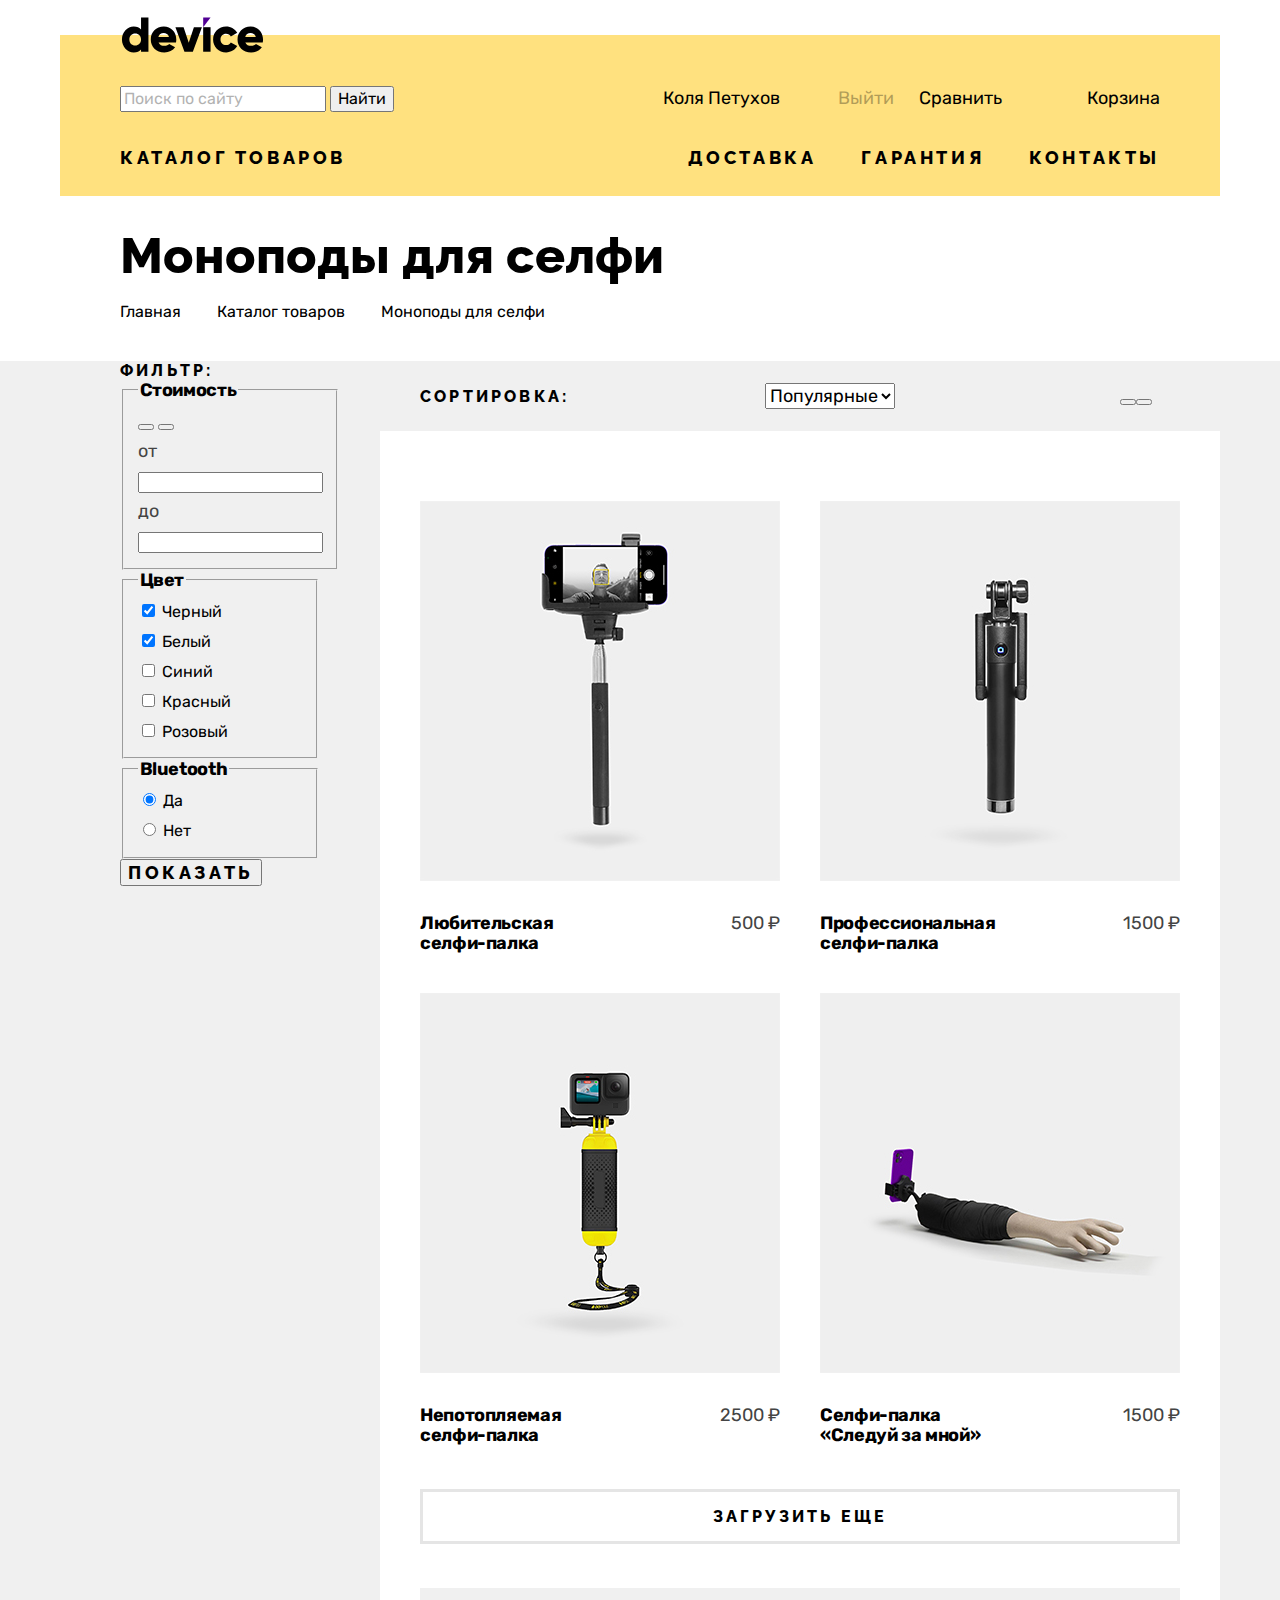
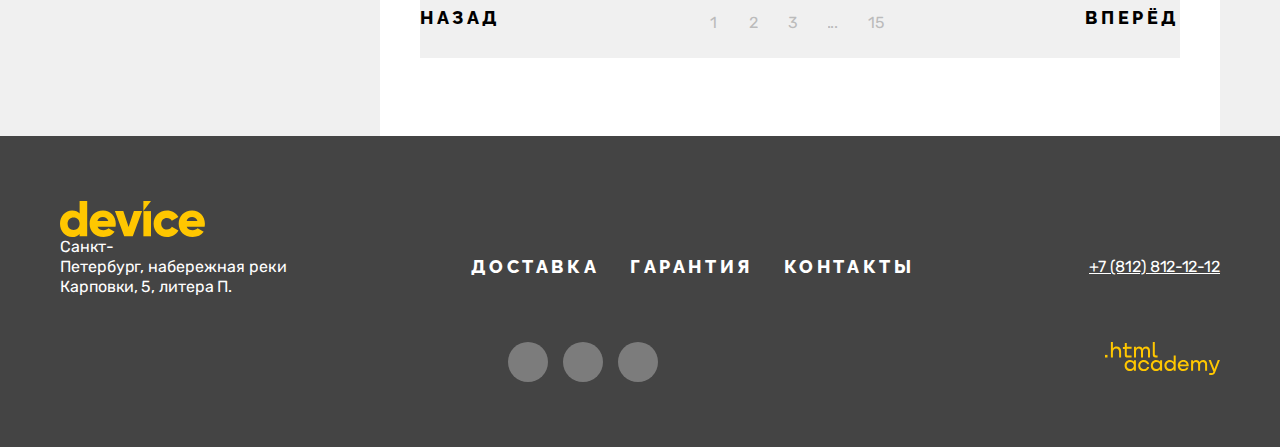
==== catalog.html @ 112f65a3 "Добавляет отступы в блок продуктов" ====
<!DOCTYPE html>
<html lang="ru">
  <head>
    <meta charset="utf-8">
    <link rel="stylesheet" href="styles/styles.css">
    <title>Моноподы для селфи</title>
  </head>
  <body>
    <header class="page-header">
      <nav class="page-nav">
        <a class="logo page-nav__logo" href="index.html">
          <img class="logo__image" src="img/logo.svg" alt="Логотип интернет магазина" width="145" height="36">
        </a>

        <div class="user-wrapper">
          <form class="search-form" action="https://echo.htmlacademy.ru/" method="get">
            <label class="visually-hidden">Поле формы поиска</label>
            <input class="search-field" name="search-request" type="text" placeholder="Поиск по сайту" required>
            <button class="search-submit" type="submit">Найти</button>
          </form>

          <ul class="user-menu">
            <li>
              <a class="menu-link menu-link_user" href="#">Коля Петухов</a>
            </li>
            <li>
              <a class="menu-link menu-link_logout" href="#">Выйти</a>
            </li>
          </ul>

          <ul class="action-menu">
            <li>
              <a class="menu-link menu-link_compare" href="#">Сравнить</a>
            </li>
            <li>
              <a class="menu-link menu-link_cart" href="#">Корзина</a>
            </li>
          </ul>
        </div>

        <ul class="nav-menu">
          <li>
            <a class="nav-link" href="#">Каталог товаров</a>

            <ul class="sub-menu" hidden>
              <li><a class="sub-link" href="#">Виртуальная реальность</a></li>
              <li><a class="sub-link" href="#">Моноподы для селфи</a></li>
              <li><a class="sub-link" href="#">Экшн-камеры</a></li>
              <li><a class="sub-link" href="#">Фитнес-браслеты</a></li>
              <li><a class="sub-link" href="#">Умные часы</a></li>
              <li><a class="sub-link" href="#">Квадрокоптеры</a></li>
            </ul>
          </li>
          <li>
            <a class="nav-link" href="#">Доставка</a>
          </li>
          <li>
            <a class="nav-link" href="#">Гарантия</a>
          </li>
          <li>
            <a class="nav-link" href="#">Контакты</a>
          </li>
        </ul>
      </nav>
    </header>

    <main class="page-main page-catalog">
      <div class="page-container page-container_catalog">
        <h1 class="title page-catalog__title">Моноподы для селфи</h1>

        <ul class="breadcrumbs page-catalog__bread">
          <li>
            <a class="breadcrumb" href="index.html">Главная</a>
          </li>
          <li>
            <a class="breadcrumb" href="#">Каталог товаров</a>
          </li>
          <li>
            <a class="breadcrumb">Моноподы для селфи</a>
          </li>
        </ul>
      </div>

      <div class="catalog-wrapper">
        <div class="catalog-layout page-container">
          <section class="filters">
            <h2 class="filter-title">Фильтр:</h2>

            <form class="filter-form" action="https://echo.htmlacademy.ru/" method="get">
              <fieldset class="filter-group">
                <legend class="group-title">Стоимость</legend>

                <div class="range">
                  <div class="range-bar">
                    <button class="range-button range-button_min" type="button">
                      <span class="visually-hidden">Минимальная цена</span>
                    </button>
                    <button class="range-button range-button_max" type="button">
                      <span class="visually-hidden">Максимальная цена</span>
                    </button>
                  </div>
                  <label class="range-price">
                    от <input type="number" name="min-price">
                  </label>
                  <label class="range-price">
                    до <input type="number" name="max-price">
                  </label>
                </div>
              </fieldset>
              <fieldset class="filter-group">
                <legend class="group-title">Цвет</legend>

                <ul>
                  <li>
                    <label class="check">
                      <input class="check__input" type="checkbox" name="color" value="black" checked>
                      <span class="check__box"></span>
                      Черный
                    </label>
                  </li>
                  <li>
                    <label class="check">
                      <input class="check__input" type="checkbox" name="color" value="white" checked>
                      <span class="check__box"></span>
                      Белый
                    </label>
                  </li>
                  <li>
                    <label class="check">
                      <input class="check__input" type="checkbox" name="color" value="blue">
                      <span class="check__box"></span>
                      Синий
                    </label>
                  </li>
                  <li>
                    <label class="check">
                      <input class="check__input" type="checkbox" name="color" value="red">
                      <span class="check__box"></span>
                      Красный
                    </label>
                  </li>
                  <li>
                    <label class="check">
                      <input class="check__input" type="checkbox" name="color" value="pink">
                      <span class="check__box"></span>
                      Розовый
                    </label>
                  </li>
                </ul>
              </fieldset>
              <fieldset class="filter-group">
                <legend class="group-title">Bluetooth</legend>

                <ul>
                  <li>
                    <label class="radio">
                      <input class="radio__input" type="radio" name="bluetooth" value="yes" checked>
                      <span class="radio__button"></span>
                      Да
                    </label>
                  </li>
                  <li>
                    <label class="radio">
                      <input class="radio__input" type="radio" name="bluetooth" value="no">
                      <span class="radio__button"></span>
                      Нет
                    </label>
                  </li>
                </ul>
              </fieldset>

              <button class="btn" type="submit">Показать</button>
            </form>
          </section>
          <div class="catalog-right-column">
            <section class="sorting">
              <h2 class="filter-title">Сортировка:</h2>

              <form class="sorting-form" action="https://echo.htmlacademy.ru/" method="get">
                <select class="select-control" name="sorting" id="sorting">
                  <option value="popular">Популярные</option>
                </select>
              </form>

              <ul class="orders">
                <li>
                  <button class="order-btn" type="button">
                    <span class="visually-hidden">По возрастанию</span>
                  </button>
                </li>
                <li>
                  <button class="order-btn order-btn_desc" type="button">
                    <span class="visually-hidden">По убыванию</span>
                  </button>
                </li>
              </ul>
            </section>

            <section class="products">
              <h2 class="visually-hidden">Список продуктов</h2>

              <ul class="products__list">
                <li class="product">
                  <div class="product__content">
                    <h3 class="product__title">Любительская селфи-палка</h3>
                    <p class="product__price">500 ₽</p>
                  </div>
                  <img class="product__image" src="img/products/product-1.jpg" alt="Изображение товара">
                  <a class="btn product__btn" href="#">Подробнее</a>
                </li>
                <li class="product">
                  <div class="product__content">
                    <h3 class="product__title">Профессиональная селфи-палка</h3>
                    <p class="product__price">1500 ₽</p>
                  </div>
                  <img class="product__image" src="img/products/product-2.jpg" alt="Изображение товара">
                  <a class="btn product__btn" href="#">Подробнее</a>
                </li>
                <li class="product">
                  <div class="product__content">
                    <h3 class="product__title">Непотопляемая селфи-палка</h3>
                    <p class="product__price">2500 ₽</p>
                  </div>
                  <img class="product__image" src="img/products/product-3.jpg" alt="Изображение товара">
                  <a class="btn product__btn" href="#">Подробнее</a>
                </li>
                <li class="product">
                  <div class="product__content">
                    <h3 class="product__title">Селфи-палка «Следуй за мной»</h3>
                    <p class="product__price">1500 ₽</p>
                  </div>
                  <img class="product__image" src="img/products/product-4.jpg" alt="Изображение товара">
                  <a class="btn product__btn" href="#">Подробнее</a>
                </li>
              </ul>

              <button class="more-btn products__more" type="button">Загрузить еще</button>

              <ul class="pagination">
                <li class="pagination-item">
                  <a class="pagination-btn pagination-btn__prev" href="#">Назад</a>
                </li>
                <li class="pagination-item">
                  <a class="pagination-link" href="#">1</a>
                </li>
                <li class="pagination-item">
                  <a class="pagination-link" href="#">2</a>
                </li>
                <li class="pagination-item">
                  <a class="pagination-link" href="#">3</a>
                </li>
                <li class="pagination-item">
                  <a class="pagination-link" href="#">...</a>
                </li>
                <li class="pagination-item">
                  <a class="pagination-link" href="#">15</a>
                </li>
                <li class="pagination-item">
                  <a class="pagination-btn pagination-btn__next" href="#">Вперёд</a>
                </li>
              </ul>
            </section>
          </div>
        </div>
      </div>
    </main>

    <footer class="page-footer">
      <div class="page-container">
        <a class="logo" href="index.html">
          <img class="logo__image" src="img/logo_footer.svg" alt="Логотип интернет магазина" width="145" height="36">
        </a>

        <div class="page-footer__middle">
          <address class="page-footer__address">Санкт-Петербург,&nbsp;набережная реки Карповки, 5, литера П.</address>

          <ul class="footer-nav">
            <li>
              <a class="nav-link nav-link_footer" href="#">Доставка</a>
            </li>
            <li>
              <a class="nav-link nav-link_footer" href="#">Гарантия</a>
            </li>
            <li>
              <a class="nav-link nav-link_footer" href="#">Контакты</a>
            </li>
          </ul>

          <a class="page-footer__phone" href="tel:+78128121212">+7 (812) 812-12-12</a>
        </div>

        <div class="page-footer__social">
          <ul class="social">
            <li>
              <a class="social-link social-link_facebook" href="https://facebook.com/htmlacademy">
                <span class="visually-hidden">Мы на Фейсбуке</span>
              </a>
            </li>
            <li>
              <a class="social-link social-link_instagram" href="https://instagram.com/htmlacademy">
                <span class="visually-hidden">Мы в Инстаграме</span>
              </a>
            </li>
            <li>
              <a class="social-link social-link_twitter" href="https://twitter.com/htmlacademy_ru">
                <span class="visually-hidden">Мы в Твиттере</span>
              </a>
            </li>
          </ul>

          <a class="credit" href="https://htmlacademy.ru/">
            <span class="visually-hidden">Разработано в Htmlacademy</span>
            <img class="credit__image" src="img/htmlacademy.svg" alt="Логотип разработчика сайта" width="115" height="33">
          </a>
        </div>
      </div>
    </footer>
  </body>
</html>
---- styles/styles.css ----
@font-face {
  font-style: normal;
  font-weight: 400;
  font-family: "Rubik";

  font-display: swap;
  src: url(../fonts/rubik/rubik-400.woff2) format("woff2");
}

@font-face {
  font-style: normal;
  font-weight: 700;
  font-family: "Rubik";

  font-display: swap;
  src: url(../fonts/rubik/rubik-700.woff2) format("woff2");
}

@font-face {
  font-style: normal;
  font-weight: 800;
  font-family: "Raleway";

  font-display: swap;
  src: url(../fonts/raleway/raleway-800.woff2) format("woff2");
}

html {
  height: 100%;
}

body {
  display: flex;
  flex-direction: column;
  min-width: 1200px;
  min-height: 100%;
  margin: 0;
  padding: 0;

  font-weight: 400;
  font-size: 18px;
  line-height: 30px;
  font-family: "Rubik", "Arial", "Helvetica", sans-serif;
  color: #444444;
}


/* ___common-styles___ */

.visually-hidden {
  position: absolute;

  width: 1px;
  height: 1px;
  margin: -1px;
  padding: 0;
  overflow: hidden;

  border: 0;

  clip: rect(0 0 0 0);
}

.page-container {
  width: 1160px;
  margin: 0 auto;
  padding: 0;
}

.page-container_catalog {
  width: 1040px;
}

.title {
  display: block;
  margin: 0;

  font-weight: 800;
  font-size: 50px;
  line-height: 50px;
  font-family: "Raleway", "Arial", "Helvetica", sans-serif;
  color: #000000;
}

.btn {
  display: block;

  font-weight: 800;
  font-size: 18px;
  line-height: 21px;
  font-family: "Raleway", "Arial", "Helvetica", sans-serif;
  text-align: center;
  color: #000000;
  text-transform: uppercase;
  text-decoration: none;
  letter-spacing: 0.2em;
}

/* ___page-nav___ */

.page-nav {
  width: 1040px;
  margin: 0 auto;
  padding: 17px 60px 23px;

  background-image: linear-gradient(#ffffff 18%, #ffe17f 18%);
}

.logo {
  display: block;
  width: 145px;
  height: 36px;
}

.logo__image {
  display: block;
  max-width: 100%;
  height: auto;
}

.page-nav__logo {
  margin-bottom: 30px;
}

.page-nav ul {
  margin: 0;
  padding: 0;

  list-style: none;
}

.user-wrapper {
  display: flex;
  justify-content: space-between;
  margin-bottom: 30px;
}

.search-form {
  width: 517px;
}

.search-field {
  font-weight: 400;
  font-size: 16px;
  line-height: 20px;
  font-family: inherit;
  color: #000000;
}

.search-field::placeholder {
  font-weight: 400;
  font-size: 16px;
  line-height: 20px;
  font-family: inherit;
  color: #000000;

  opacity: 0.3;
}

.search-submit {
  font-weight: 400;
  font-size: 16px;
  line-height: 20px;
  font-family: inherit;
  text-align: center;
}

.user-menu {
  display: flex;
  flex-wrap: wrap;
  justify-content: space-between;
  width: 231px;
}

.action-menu {
  display: flex;
  flex-wrap: wrap;
  justify-content: space-between;
  width: 241px;
}

.menu-link {
  color: #000000;
  text-decoration: none;
}

.menu-link_logout {
  opacity: 0.3;
}

.nav-menu {
  display: flex;
  flex-wrap: wrap;
}

.nav-menu li:not(:last-child) {
  margin-right: 45px;
}

.nav-menu li:first-child {
  width: 293px;
  margin-right: auto;
}

.nav-link {
  font-weight: 800;
  font-family: "Raleway", "Arial", "Helvetica", sans-serif;
  color: #000000;
  text-transform: uppercase;
  text-decoration: none;
  letter-spacing: 0.2em;
}

.nav-link_footer {
  color: #ffffff;
}

.sub-link {
  font-size: 16px;
  line-height: 18px;
  color: #000000;
  text-decoration: none;
}

/* ___page-main___ */

.main-container {
  flex-grow: 1;
}

.page__section {
  margin-bottom: 70px;
}

/* ___slider___ */

.slider {
  background-image: linear-gradient(#ffe17f 24%, #ffffff 24%);
}

.slides {
  margin: 0;
  padding: 0;

  list-style: none;
}

.slide {
  display: flex;
  justify-content: space-between;
}

.slide-content-wrapper {
  width: 560px;
  padding-top: 108px;
}

.slide__slogan {
  margin-bottom: 30px;
}

.slide__description {
  margin: 0;
  margin-bottom: 50px;
  padding: 0;
}

.slide__btn {
  margin-bottom: 50px;
}

.props th {
  font-weight: 400;
  font-size: 16px;
}

.props td {
  font-size: 36px;
  line-height: 30px;
  color: #000000;
}

/* ___favourites___ */

.favourites {
  padding-top: 70px;
  padding-bottom: 70px;
}

.favourites-list {
  display: flex;
  justify-content: space-between;
  margin: 0;
  padding: 0;

  list-style: none;
}

.category {
  display: block;
  width: 160px;

  font-weight: 800;
  font-size: 18px;
  line-height: 24px;
  font-family: "Raleway", "Arial", "Helvetica", sans-serif;
  color: #000000;
  text-decoration: none;
  letter-spacing: -0.02em;
}

/* ___services___ */

.services {
  padding-bottom: 72px;

  background-image: linear-gradient(#ffffff 26%, #f0f0f0 26%);
}

.services-layout {
  display: flex;
}

.services-tabs {
  display: flex;
  flex-direction: column;
  justify-content: space-between;
  width: 280px;
  margin: 0;
  padding: 0;
  padding-top: 65px;
  padding-bottom: 65px;

  list-style: none;

  border-right: 7px solid #000000;
}

.services-panels {
  flex-grow: 1;
  margin: 0;
  padding: 0;
}

.services-panel {
  padding-top: 72px;
  padding-bottom: 72px;
  padding-left: 116px;
}

.services-panel__title {
  margin-bottom: 34px;
}

.services-panel__text {
  width: 476px;
  margin: 0;
  padding: 0;
}

.services-tab {
  font-weight: 800;
  font-size: 18px;
  line-height: 21px;
  font-family: "Raleway", "Arial", "Helvetica", sans-serif;
  text-align: center;
  color: #000000;
  text-transform: uppercase;
  text-decoration: none;
  letter-spacing: 0.2em;
}

/* ___delivery-link___ */

.delivery-link {
  display: block;
  width: 910px;
  margin: 0 auto;
  padding: 40px 125px;

  font-weight: 800;
  font-size: 20px;
  line-height: 24px;
  font-family: "Raleway", "Arial", "Helvetica", sans-serif;
  text-align: center;
  color: #000000;
  text-transform: uppercase;
  text-decoration: none;
  letter-spacing: 0.2em;

  background-color: #f0f0f0;
}

.page-main__delivery {
  margin-top: 70px;
  margin-bottom: 70px;
}

.info-layout {
  display: flex;
  justify-content: space-between;
  padding-bottom: 70px;
}

/* ___about___ */

.about {
  width: 520px;
  padding-top: 47px;
}

.about__title {
  margin-bottom: 48px;
}

.about p {
  margin: 0;
  margin-bottom: 30px;
}

.delivery-list {
  margin: 0;
  margin-bottom: 30px;
  padding: 0;

  list-style: none;
  font-weight: 700;
  font-size: 18px;
  line-height: 20px;
  color: #000000;
  letter-spacing: -0.02em;
}

.delivery-list li:not(:last-child) {
  margin-bottom: 20px;
}

/* ___contacts___ */

.contacts {
  width: 532px;
  padding-top: 48px;
}

.contacts__title {
  margin-bottom: 48px;
}

.contacts__description,
.contacts__info,
.contacts__schedule {
  margin: 0;
  margin-bottom: 30px;
}

.contacts__schedule p {
  margin: 0;
}

.contacts__subtitle {
  margin: 0;
  margin-bottom: 15px;
}

.subtitle {
  font-weight: 700;
  font-size: 24px;
  line-height: 30px;
}

.address {
  font-style: normal;
}

.phone-link {
  font-weight: 400;
  font-size: 18px;
  line-height: 30px;
  color: inherit;
}

/* ___mailing___ */

.mailing {
  padding-top: 65px;
  padding-bottom: 55px;

  background-color: #f0f0f0;
}

.mailing-layout {
  display: grid;
  grid-template-columns: repeat(6, 160px);
  row-gap: 145px;

  column-gap: 40px;
}

.mailing__title {
  grid-column: 1 / 4;
  width: 350px;
}

.mailing__description {
  grid-column: 4 / -1;
  width: 560px;
  margin: 0;
}

.mailing-form {
  grid-column: 1 / 6;
  width: 810px;
}

.mailing-field {
  font: inherit;
  color: #444444;
}

.mailing-field::placeholder {
  opacity: 0.5;
}

.mailing-submit {
  font-weight: 800;
  font-size: 18px;
  line-height: 21px;
  font-family: "Raleway", "Arial", "Helvetica", sans-serif;
  text-align: center;
  text-transform: uppercase;
  letter-spacing: 0.2em;
}

.mailing__note {
  grid-column: 6 / 7;
  margin: 0;
}

/* ___page-footer___ */

.page-footer {
  padding-top: 65px;
  padding-bottom: 65px;

  color: #ffffff;

  background-color: #444444;
}

.page-footer__logo {
  margin-bottom: 35px;
}

.page-footer__middle {
  display: flex;
  justify-content: space-between;
  align-items: center;
  margin-bottom: 45px;
}

.page-footer__address {
  width: 236px;

  font-style: normal;
  font-size: 16px;
  line-height: 20px;
}

.footer-nav {
  display: flex;
  justify-content: space-between;
  width: 444px;
  margin: 0;
  padding: 0;

  list-style: none;
}

.page-footer__phone {
  font-style: normal;
  font-size: 16px;
  line-height: 20px;
  color: inherit;
}

.page-footer__social {
  display: flex;
  justify-content: space-between;
}

.social {
  display: flex;
  justify-content: space-between;
  width: 150px;
  margin: 0 auto;
  padding: 0;

  list-style: none;
}

.social-link {
  display: block;
  width: 40px;
  height: 40px;

  background-color: rgba(255, 255, 255, 0.3);
  border-radius: 50%;
}

.credit {
  display: block;
  width: 115px;
  height: 33px;
}

.credit__image {
  display: block;
  width: 115px;
  height: 33px;
}

/* ___catalog___ */

.page-catalog {
  padding-top: 35px;
}

.page-catalog__title {
  margin-bottom: 15px;
}

.breadcrumbs {
  display: flex;
  margin: 0;
  padding: 0;

  list-style: none;
}

.breadcrumbs li:not(:last-child) {
  margin-right: 36px;
}

.page-catalog__bread {
  margin-bottom: 35px;
}

.breadcrumb {
  font-size: 16px;
  line-height: 19px;
  color: #000000;
  text-decoration: none;
}

/* ___filters___ */

.catalog-wrapper {
  background-color: #f0f0f0;
}

.catalog-layout {
  display: flex;
}

.filters {
  width: 200px;
  padding: 0 60px;
}

.catalog-right-column {
  flex-grow: 1;
}

/* ___filter___ */

.filter-title {
  margin: 0;

  font-weight: 800;
  font-size: 16px;
  line-height: 19px;
  font-family: "Raleway", "Arial", "Helvetica", sans-serif;
  color: #000000;
  text-transform: uppercase;
  letter-spacing: 0.2em;
}

.filter-group ul {
  margin: 0;
  padding: 0;

  list-style: none;
}

.group-title {
  font-weight: 700;
  font-size: 18px;
  line-height: 20px;
  color: #000000;
  letter-spacing: -0.02em;
}

.radio,
.check {
  font-weight: 400;
  font-size: 16px;
  line-height: 19px;
  color: #000000;
}

/* ___sorting___ */

.sorting {
  display: flex;
  justify-content: space-between;
  align-items: center;
  padding: 20px 40px;
}

.select-control {
  font: inherit;
  color: #000000;
}

.sorting-form {
  width: 160px;
}

.orders {
  display: flex;
  width: 60px;
  margin: 0;
  padding: 0;

  list-style: none;
}

/* ___products___ */

.products {
  padding: 70px 40px 78px;

  background-color: #ffffff;
}

.products__list {
  display: grid;
  grid-template-columns: repeat(2, 360px);
  gap: 40px;
  margin: 0;
  margin-bottom: 44px;
  padding: 0;

  list-style: none;
}

/* ___product___ */

.product {
  position: relative;

  display: flex;
  flex-direction: column;
}

.product__content {
  display: flex;
  justify-content: space-between;
}

.product__title {
  width: 200px;
  margin: 0;

  font-weight: 700;
  font-size: 18px;
  line-height: 20px;
  color: #000000;
  letter-spacing: -0.02em;
}

.product__image {
  order: -1;
  margin-bottom: 32px;
}

.product__price {
  margin: 0;

  line-height: 21px;
}

.product__btn {
  position: absolute;

  display: none;
}

.more-btn {
  display: block;
  box-sizing: border-box;
  width: 100%;
  margin: 0;
  padding: 15px 20px;

  font-weight: 800;
  font-size: 16px;
  line-height: 19px;
  font-family: "Raleway", "Arial", "Helvetica", sans-serif;
  text-align: center;
  text-transform: uppercase;
  letter-spacing: 0.2em;

  background-color: #ffffff;
  border: 3px solid #e5e5e5;
}

.products__more {
  margin-bottom: 44px;
}

/* ___pagination___ */

.pagination {
  display: flex;
  margin: 0;
  padding: 0;
  padding-top: 15px;
  padding-bottom: 15px;

  list-style: none;

  background-color: #f0f0f0;
}

.pagination li:first-child {
  margin-right: auto;
}

.pagination li:last-child {
  margin-left: auto;
}

.pagination-btn {
  font-weight: 800;
  font-size: 18px;
  line-height: 21px;
  font-family: "Raleway", "Arial", "Helvetica", sans-serif;
  color: #000000;
  text-transform: uppercase;
  text-decoration: none;
  letter-spacing: 0.2em;
}

.pagination-link {
  display: block;
  box-sizing: border-box;
  width: 40px;
  height: 40px;
  padding: 10px 15px;

  font-weight: 400;
  font-size: 16px;
  line-height: 20px;
  text-align: center;
  color: #444444;
  text-decoration: none;

  opacity: 0.3;
}
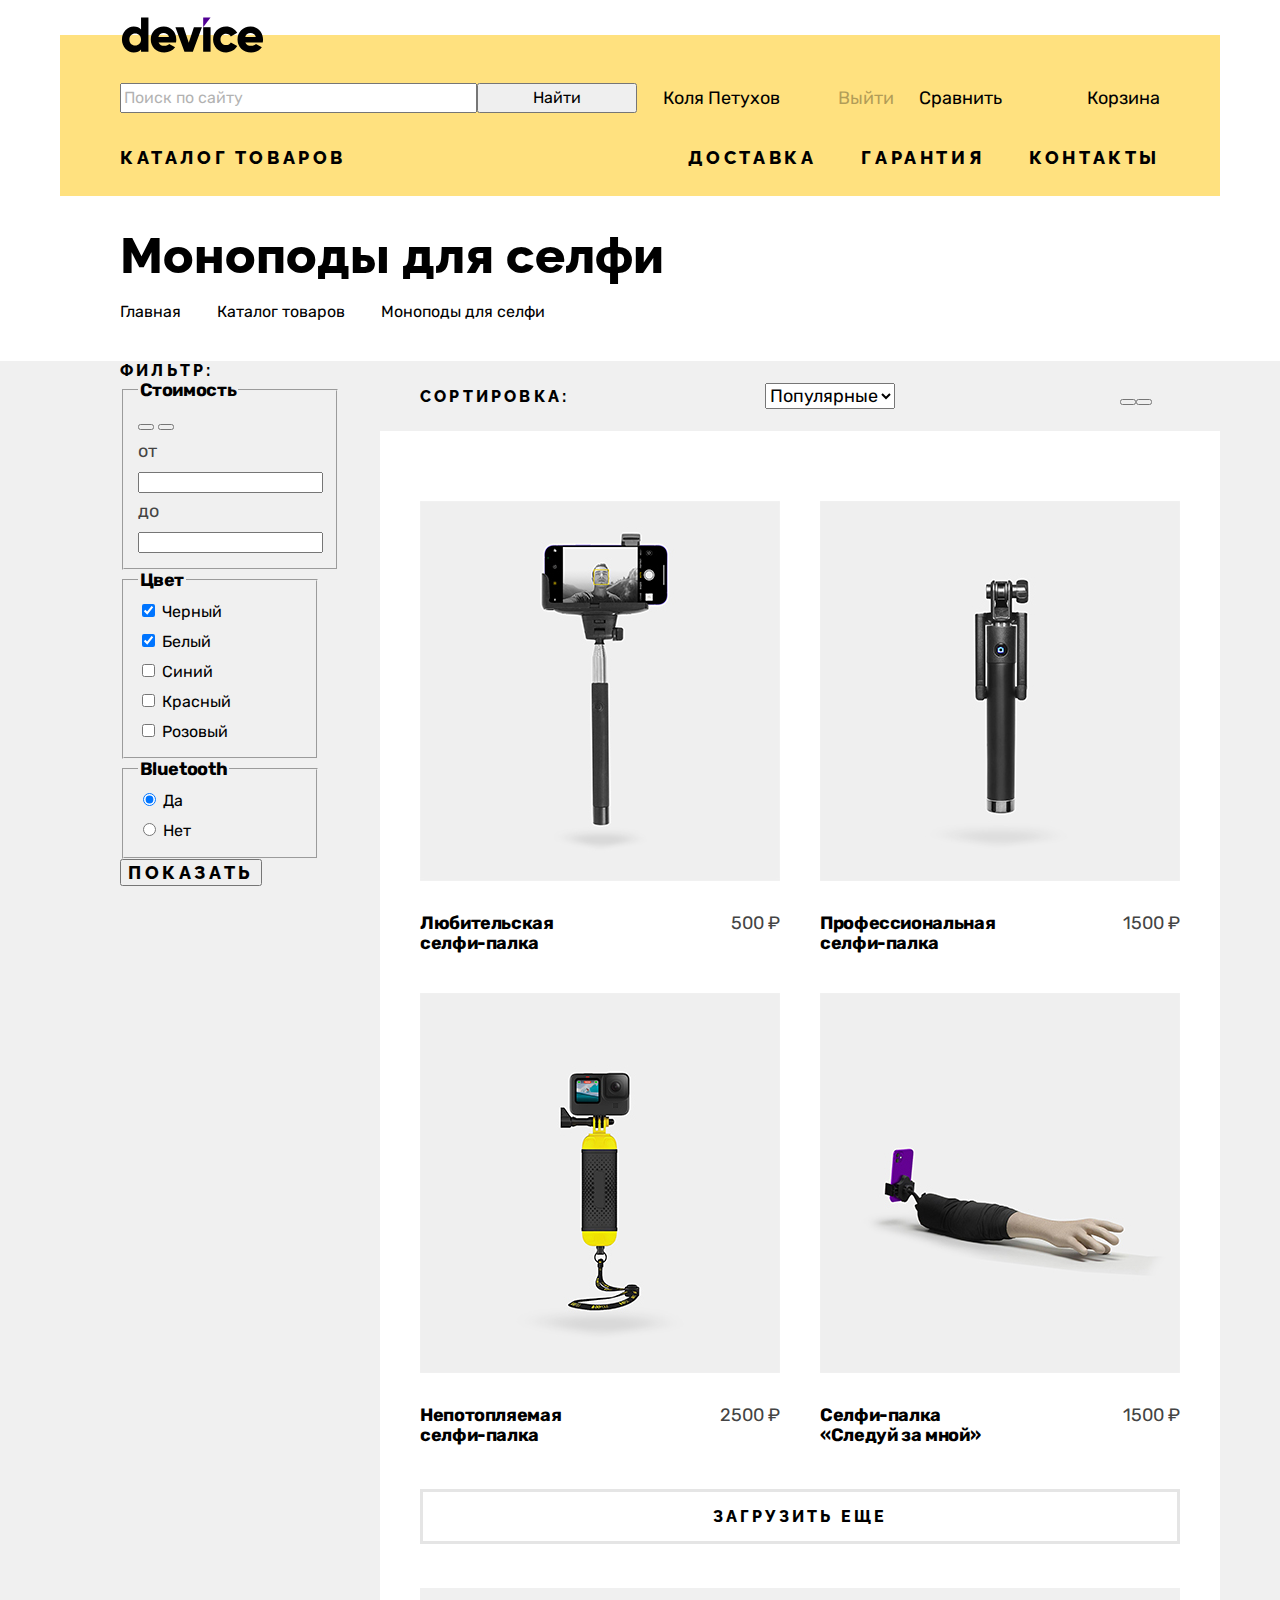
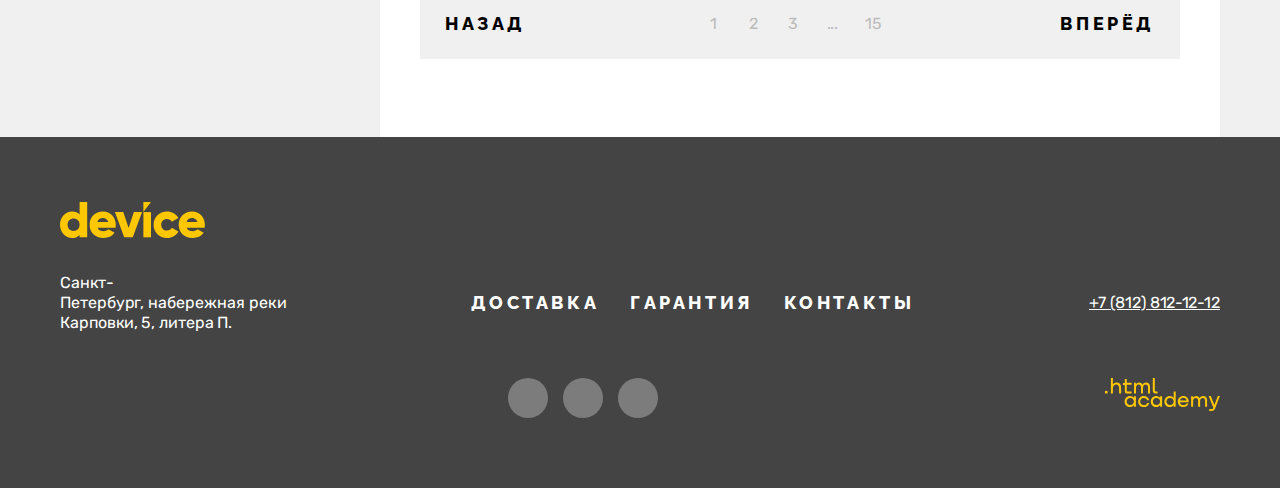
==== commit a242f319: "Добавляет отступ логотипу в подвале" ====
--- a/catalog.html
+++ b/catalog.html
@@ -267,7 +267,7 @@
 
     <footer class="page-footer">
       <div class="page-container">
-        <a class="logo" href="index.html">
+        <a class="logo page-footer__logo" href="index.html">
           <img class="logo__image" src="img/logo_footer.svg" alt="Логотип интернет магазина" width="145" height="36">
         </a>
 
--- a/styles/styles.css
+++ b/styles/styles.css
@@ -136,6 +136,8 @@
 }
 
 .search-form {
+  display: grid;
+  grid-template-columns: 1fr 160px;
   width: 517px;
 }
 
@@ -288,8 +290,9 @@
 }
 
 .favourites-list {
-  display: flex;
-  justify-content: space-between;
+  display: grid;
+  grid-template-columns: repeat(6, 160px);
+  gap: 40px;
   margin: 0;
   padding: 0;
 
@@ -508,6 +511,8 @@
 }
 
 .mailing-form {
+  display: grid;
+  grid-template-columns: 1fr 253px;
   grid-column: 1 / 6;
   width: 810px;
 }
@@ -590,12 +595,21 @@
 
 .social {
   display: flex;
-  justify-content: space-between;
+  flex-wrap: wrap;
   width: 150px;
   margin: 0 auto;
   padding: 0;
 
   list-style: none;
+}
+
+.social li {
+  margin-right: 15px;
+  margin-bottom: 5px;
+}
+
+.social li:nth-child(3n) {
+  margin-right: 0;
 }
 
 .social-link {
@@ -823,29 +837,35 @@
 
 .pagination {
   display: flex;
-  margin: 0;
-  padding: 0;
-  padding-top: 15px;
-  padding-bottom: 15px;
+  flex-wrap: wrap;
+  align-items: center;
+  margin: 0;
+  padding: 0;
 
   list-style: none;
 
   background-color: #f0f0f0;
 }
 
-.pagination li:first-child {
+.pagination-item:first-child {
   margin-right: auto;
 }
 
-.pagination li:last-child {
+.pagination-item:last-child {
   margin-left: auto;
 }
 
 .pagination-btn {
+  display: block;
+  box-sizing: border-box;
+  min-width: 128px;
+  padding: 25px;
+
   font-weight: 800;
   font-size: 18px;
   line-height: 21px;
   font-family: "Raleway", "Arial", "Helvetica", sans-serif;
+  text-align: center;
   color: #000000;
   text-transform: uppercase;
   text-decoration: none;
@@ -853,11 +873,13 @@
 }
 
 .pagination-link {
-  display: block;
+  display: flex;
+  justify-content: center;
+  align-items: center;
   box-sizing: border-box;
   width: 40px;
   height: 40px;
-  padding: 10px 15px;
+  padding: 10px;
 
   font-weight: 400;
   font-size: 16px;
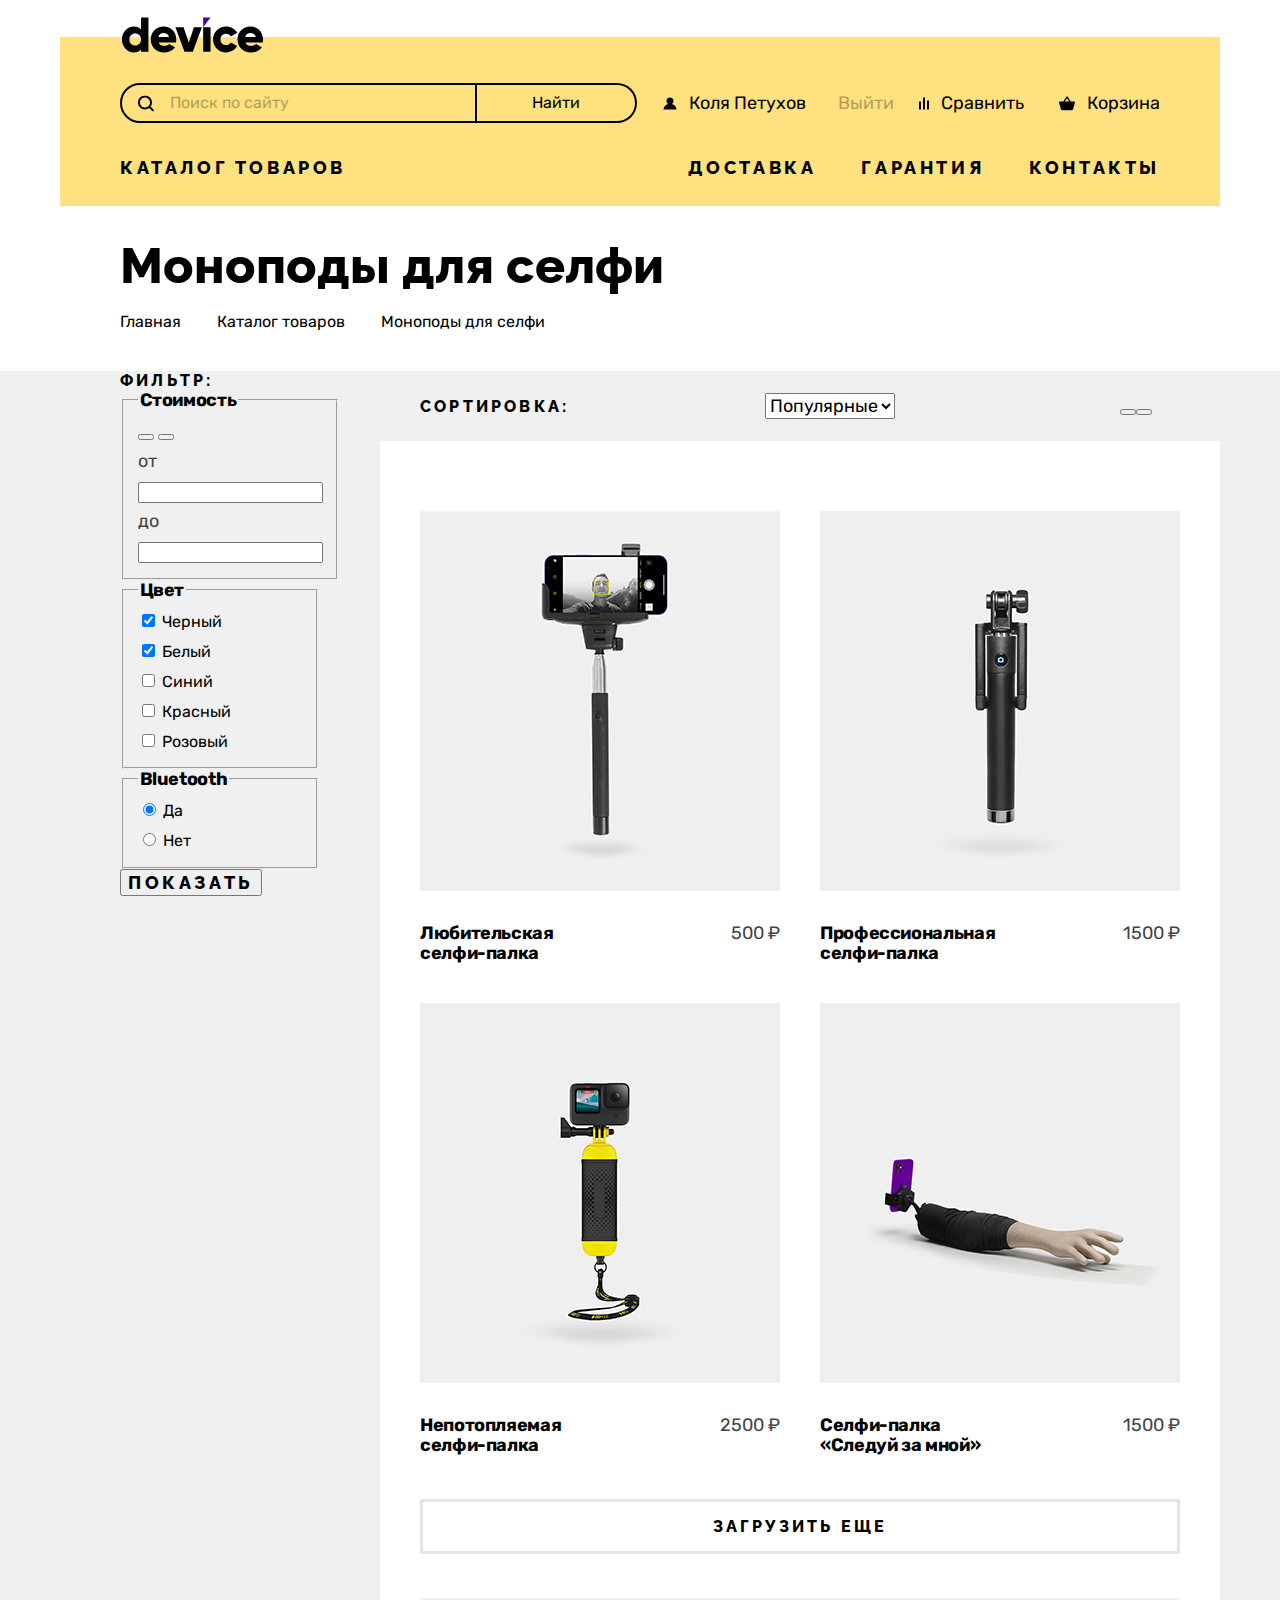
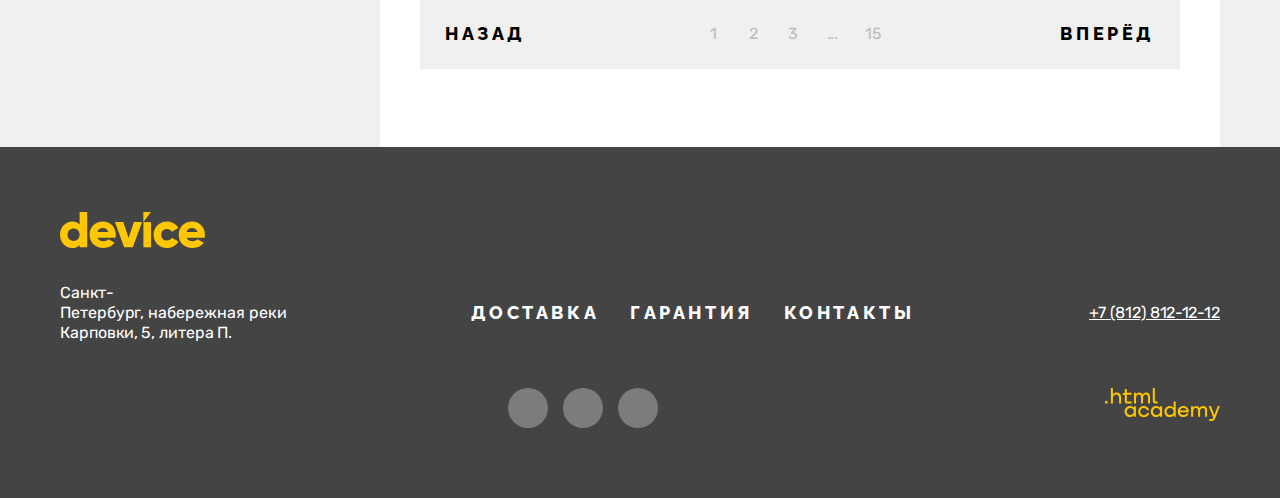
==== commit 8d4159df: "Расставляет иконки в пользовательском меню" ====
--- a/catalog.html
+++ b/catalog.html
@@ -21,7 +21,12 @@
 
           <ul class="user-menu">
             <li>
-              <a class="menu-link menu-link_user" href="#">Коля Петухов</a>
+              <a class="menu-link menu-link_user" href="#">
+                <svg class="menu-link__icon" xmlns="http://www.w3.org/2000/svg" width="14" height="13" fill="none">
+                  <path fill="#000" d="M.5 12.4h13a6.3 6.3 0 0 0-4.7-5.5c1-.6 1.7-1.7 1.7-3 0-2-1.6-3.5-3.5-3.5a3.5 3.5 0 0 0-3.5 3.5c0 1.3.7 2.4 1.7 3a6.3 6.3 0 0 0-4.7 5.5Z"/>
+                </svg>
+                Коля Петухов
+              </a>
             </li>
             <li>
               <a class="menu-link menu-link_logout" href="#">Выйти</a>
@@ -30,10 +35,20 @@
 
           <ul class="action-menu">
             <li>
-              <a class="menu-link menu-link_compare" href="#">Сравнить</a>
-            </li>
-            <li>
-              <a class="menu-link menu-link_cart" href="#">Корзина</a>
+              <a class="menu-link menu-link_compare" href="#">
+                <svg class="menu-link__icon" xmlns="http://www.w3.org/2000/svg" width="10" height="13" fill="none">
+                  <path fill="#000" d="M6 .4H4v12h2V.4ZM2 4.4H0v8h2v-8ZM10 3.4H8v9h2v-9Z"/>
+                </svg>
+                Сравнить
+              </a>
+            </li>
+            <li>
+              <a class="menu-link menu-link_cart" href="#">
+                <svg class="menu-link__icon" xmlns="http://www.w3.org/2000/svg" width="16" height="15" fill="none">
+                  <path fill="#000" d="m15.3 5.4-3.5.2-3.2-5L8 .5c-.2 0-.5 0-.6.3L4.2 5.6H.7c-.4 0-.7.3-.7.7v.2l1.9 6.8c.2.7.7 1 1.4 1h9.4c.7 0 1.2-.3 1.4-1l1.9-7v-.1c0-.4-.3-.8-.7-.8ZM8 2.3l2.2 3.2H5.9L8 2.3Z"/>
+                </svg>
+                Корзина
+              </a>
             </li>
           </ul>
         </div>
--- a/styles/styles.css
+++ b/styles/styles.css
@@ -132,6 +132,7 @@
 .user-wrapper {
   display: flex;
   justify-content: space-between;
+  align-items: center;
   margin-bottom: 30px;
 }
 
@@ -142,11 +143,22 @@
 }
 
 .search-field {
+  padding: 8px;
+  padding-left: 48px;
+
   font-weight: 400;
   font-size: 16px;
   line-height: 20px;
   font-family: inherit;
   color: #000000;
+
+  background-color: transparent;
+  background-image: url("../img/search.svg");
+  background-repeat: no-repeat;
+  background-position: 16px 50%;
+  border: 2px solid #000000;
+  border-top-left-radius: 50px;
+  border-bottom-left-radius: 50px;
 }
 
 .search-field::placeholder {
@@ -160,11 +172,19 @@
 }
 
 .search-submit {
+  padding: 8px;
+
   font-weight: 400;
   font-size: 16px;
   line-height: 20px;
   font-family: inherit;
   text-align: center;
+
+  background-color: transparent;
+  border: 2px solid #000000;
+  border-left: 0;
+  border-top-right-radius: 50px;
+  border-bottom-right-radius: 50px;
 }
 
 .user-menu {
@@ -182,12 +202,20 @@
 }
 
 .menu-link {
+  display: flex;
+  flex-direction: row;
+  align-items: center;
+
   color: #000000;
   text-decoration: none;
 }
 
 .menu-link_logout {
   opacity: 0.3;
+}
+
+.menu-link__icon {
+  margin-right: 12px;
 }
 
 .nav-menu {
@@ -271,12 +299,29 @@
   margin-bottom: 50px;
 }
 
-.props th {
+.props {
+  display: grid;
+  grid-template-columns: repeat(3, max-content);
+  margin: 0;
+
+  column-gap: 20px;
+}
+
+.prop {
+  display: flex;
+  flex-direction: column;
+}
+
+.props dt {
   font-weight: 400;
   font-size: 16px;
 }
 
-.props td {
+.props dd {
+  order: -1;
+  margin: 0;
+  margin-bottom: 15px;
+
   font-size: 36px;
   line-height: 30px;
   color: #000000;
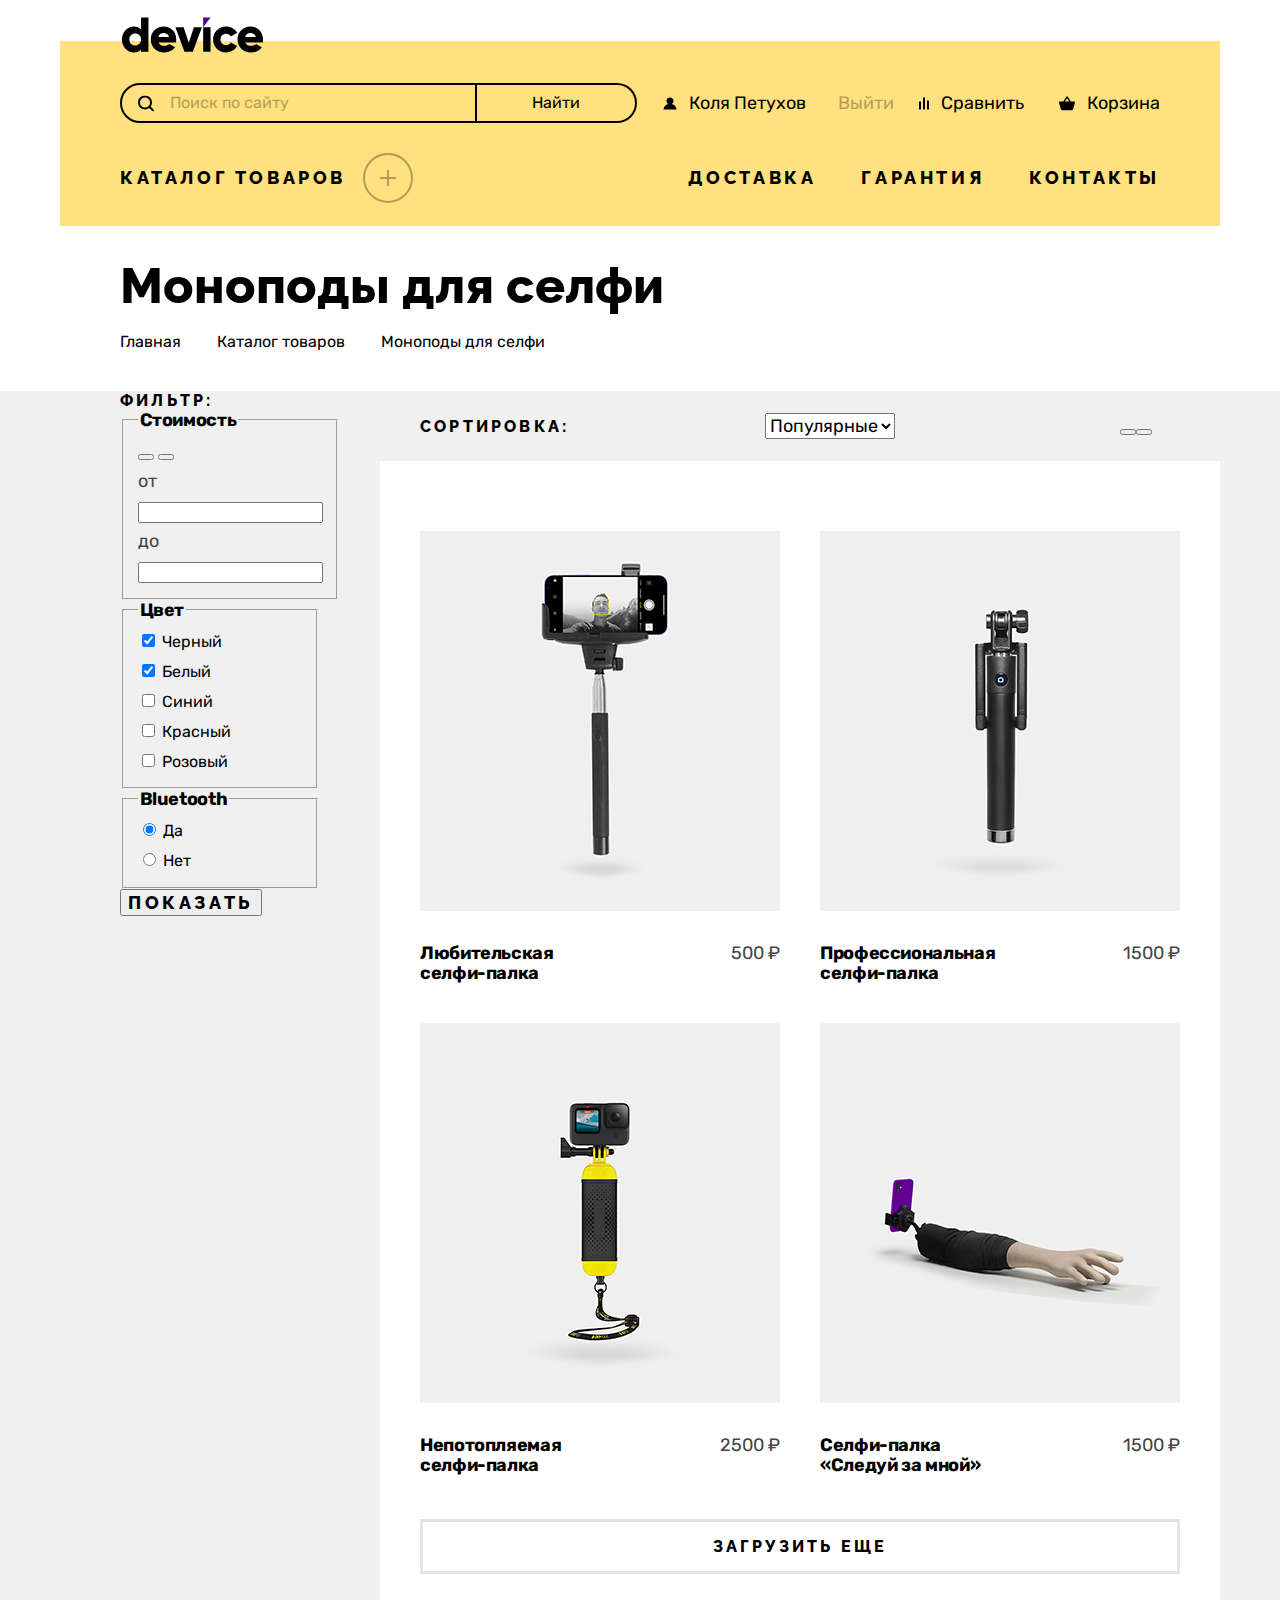
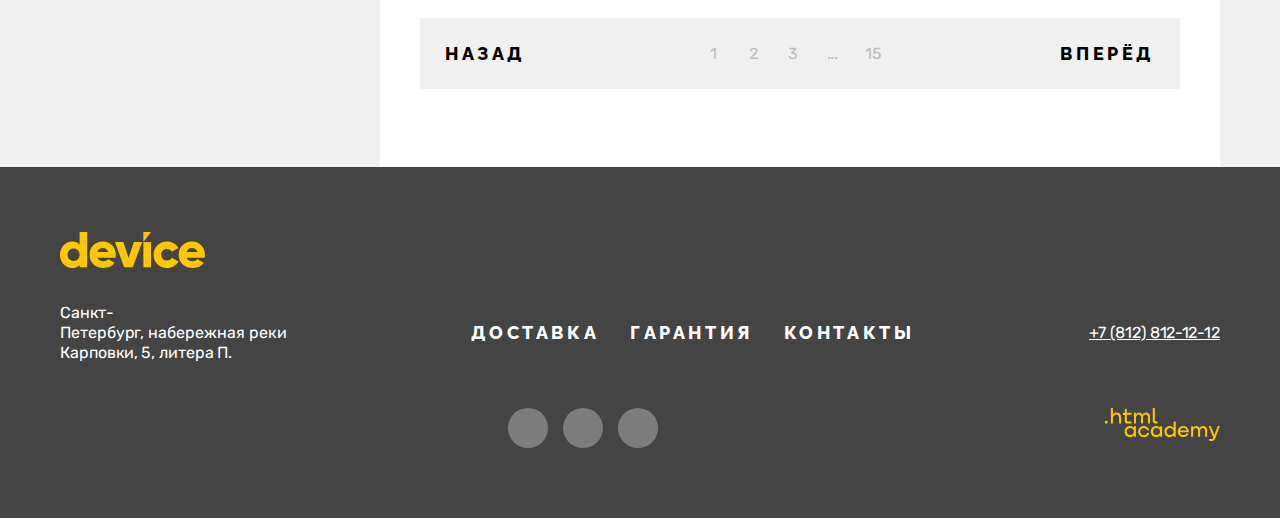
==== commit eea9c80a: "Добавляет иконку ссылке открытия подменю" ====
--- a/catalog.html
+++ b/catalog.html
@@ -55,7 +55,7 @@
 
         <ul class="nav-menu">
           <li>
-            <a class="nav-link" href="#">Каталог товаров</a>
+            <a class="nav-link nav-link_sub" href="#">Каталог товаров</a>
 
             <ul class="sub-menu" hidden>
               <li><a class="sub-link" href="#">Виртуальная реальность</a></li>
--- a/styles/styles.css
+++ b/styles/styles.css
@@ -221,6 +221,7 @@
 .nav-menu {
   display: flex;
   flex-wrap: wrap;
+  align-items: center;
 }
 
 .nav-menu li:not(:last-child) {
@@ -239,6 +240,24 @@
   text-transform: uppercase;
   text-decoration: none;
   letter-spacing: 0.2em;
+}
+
+.nav-link_sub {
+  display: flex;
+  justify-content: space-between;
+  align-items: center;
+}
+
+.nav-link_sub::after {
+  content: "";
+
+  display: block;
+  width: 50px;
+  height: 50px;
+
+  background-image: url("../img/sub_button.svg");
+  background-repeat: no-repeat;
+  background-position: 50%;
 }
 
 .nav-link_footer {
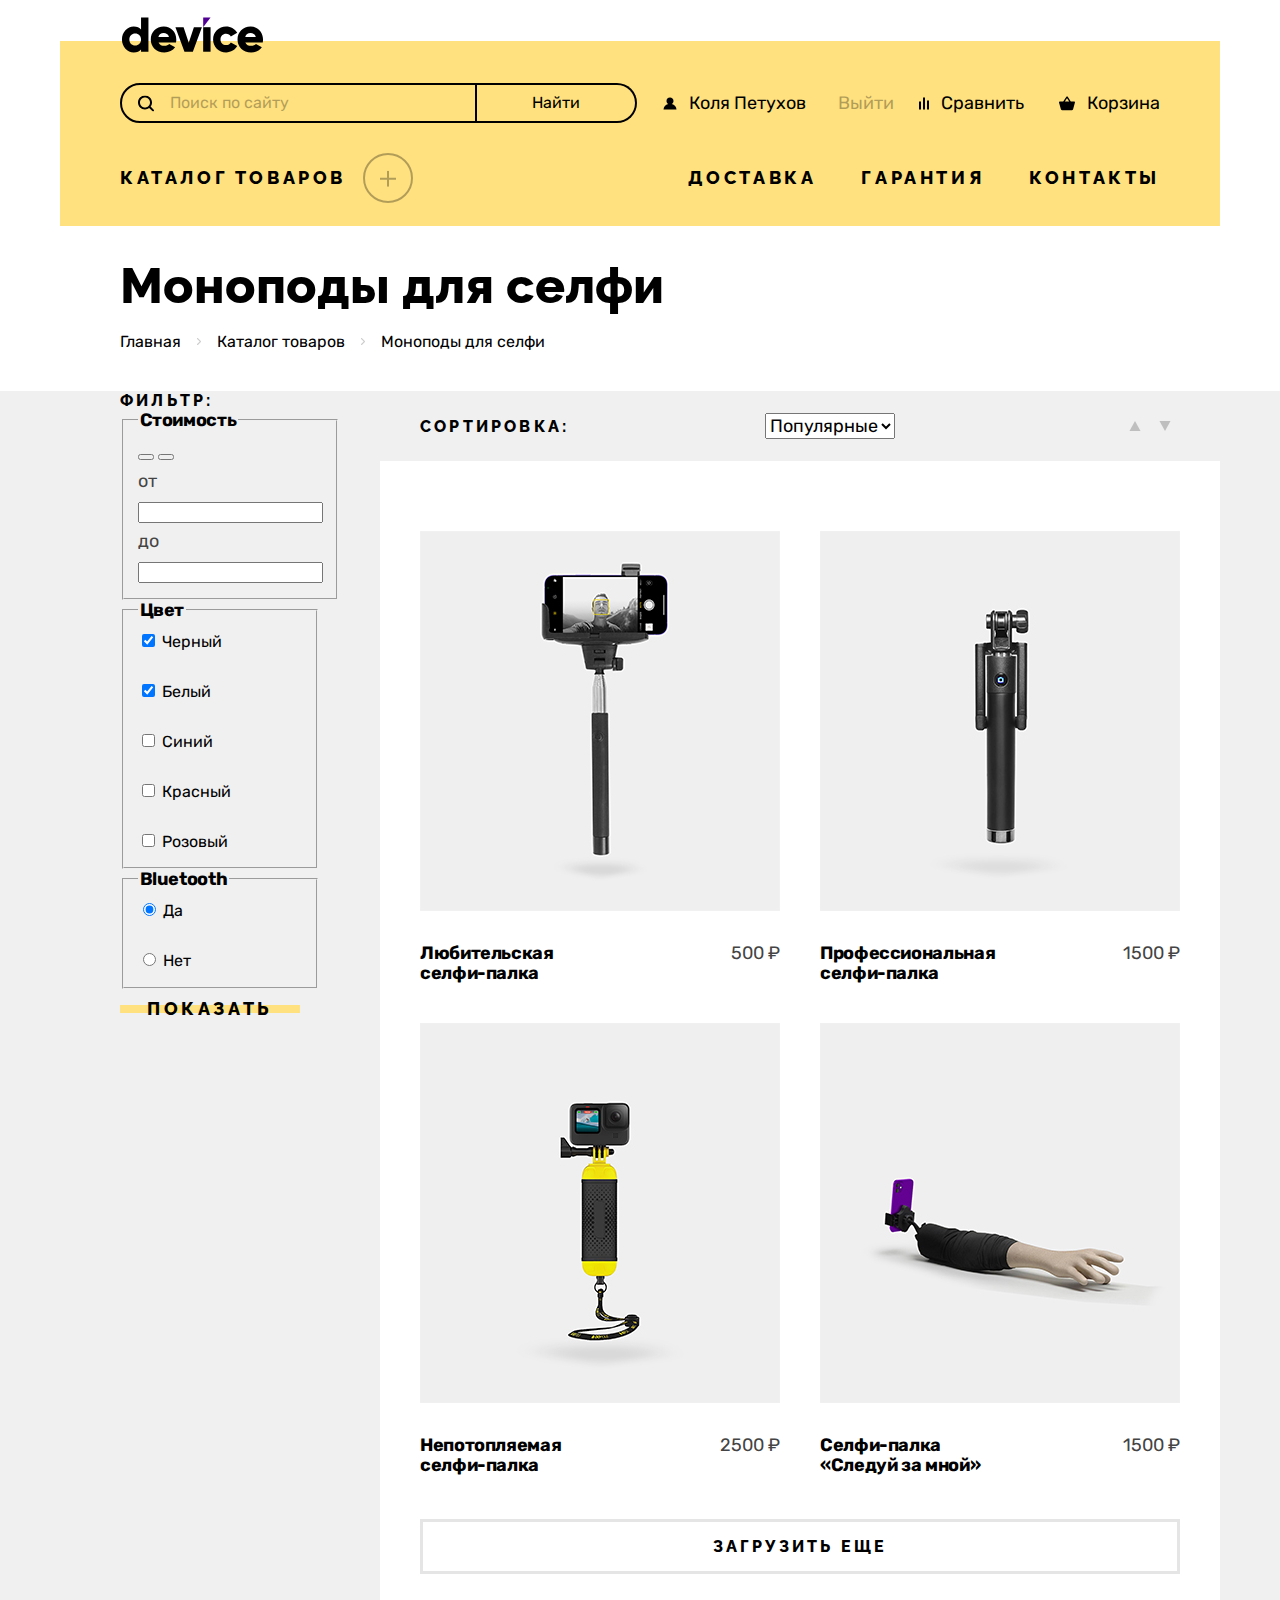
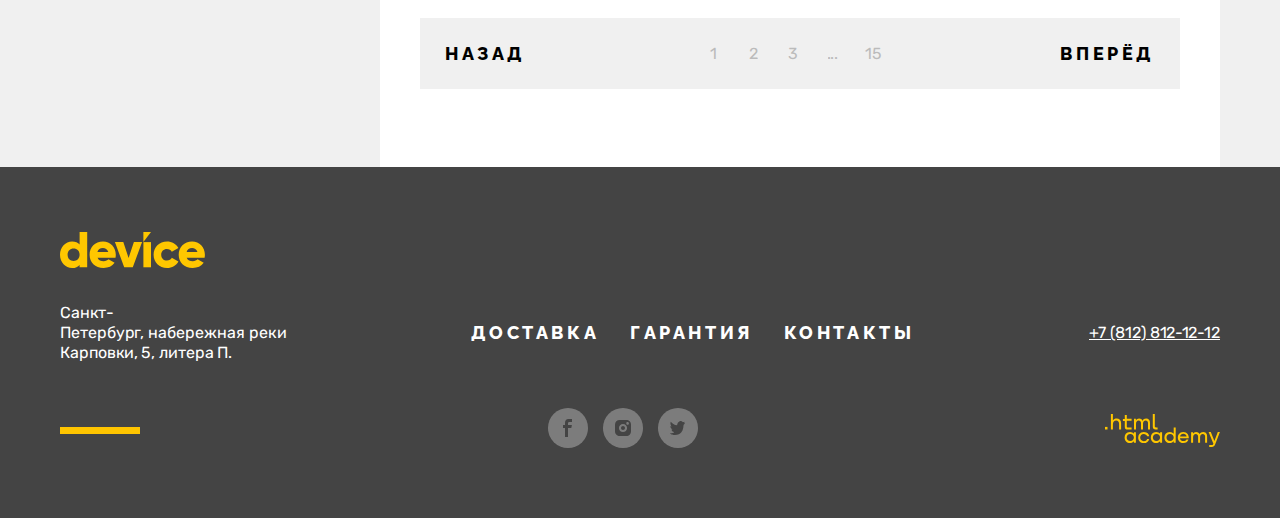
==== commit f7e3c121: "Добавляет отступы в списки формы филтра" ====
--- a/catalog.html
+++ b/catalog.html
@@ -125,7 +125,7 @@
               <fieldset class="filter-group">
                 <legend class="group-title">Цвет</legend>
 
-                <ul>
+                <ul class="filter-list">
                   <li>
                     <label class="check">
                       <input class="check__input" type="checkbox" name="color" value="black" checked>
@@ -166,7 +166,7 @@
               <fieldset class="filter-group">
                 <legend class="group-title">Bluetooth</legend>
 
-                <ul>
+                <ul class="filter-list">
                   <li>
                     <label class="radio">
                       <input class="radio__input" type="radio" name="bluetooth" value="yes" checked>
--- a/styles/styles.css
+++ b/styles/styles.css
@@ -4,7 +4,7 @@
   font-family: "Rubik";
 
   font-display: swap;
-  src: url(../fonts/rubik/rubik-400.woff2) format("woff2");
+  src: url("../fonts/rubik/rubik-400.woff2") format("woff2");
 }
 
 @font-face {
@@ -13,7 +13,7 @@
   font-family: "Rubik";
 
   font-display: swap;
-  src: url(../fonts/rubik/rubik-700.woff2) format("woff2");
+  src: url("../fonts/rubik/rubik-700.woff2") format("woff2");
 }
 
 @font-face {
@@ -22,7 +22,7 @@
   font-family: "Raleway";
 
   font-display: swap;
-  src: url(../fonts/raleway/raleway-800.woff2) format("woff2");
+  src: url("../fonts/raleway/raleway-800.woff2") format("woff2");
 }
 
 html {
@@ -83,17 +83,48 @@
 }
 
 .btn {
-  display: block;
+  position: relative;
+  z-index: 2;
+
+  display: inline-block;
+  min-width: 180px;
+  padding: 10px 20px;
 
   font-weight: 800;
   font-size: 18px;
-  line-height: 21px;
+  line-height: 20px;
   font-family: "Raleway", "Arial", "Helvetica", sans-serif;
   text-align: center;
   color: #000000;
   text-transform: uppercase;
   text-decoration: none;
   letter-spacing: 0.2em;
+
+  background-color: transparent;
+  border: 0;
+}
+
+.btn::before {
+  content: "";
+  position: absolute;
+  top: 50%;
+  left: 0;
+  z-index: -1;
+
+  display: block;
+  width: 100%;
+  height: 8px;
+
+  background-color: #ffe17f;
+  transform: translateY(-50%);
+}
+
+.btn_about {
+  min-width: 230px;
+}
+
+.btn_contacts {
+  min-width: 220px;
 }
 
 /* ___page-nav___ */
@@ -284,6 +315,8 @@
 /* ___slider___ */
 
 .slider {
+  position: relative;
+
   background-image: linear-gradient(#ffe17f 24%, #ffffff 24%);
 }
 
@@ -321,9 +354,12 @@
 .props {
   display: grid;
   grid-template-columns: repeat(3, max-content);
-  margin: 0;
-
-  column-gap: 20px;
+  gap: 20px;
+  margin: 0;
+}
+
+.slide_selfie .props {
+  gap: 40px;
 }
 
 .prop {
@@ -344,6 +380,63 @@
   font-size: 36px;
   line-height: 30px;
   color: #000000;
+}
+
+.slider-arrows {
+  position: absolute;
+  top: 175px;
+  left: 30px;
+
+  display: flex;
+  justify-content: space-between;
+  width: 530px;
+}
+
+.slider-arrow {
+  display: block;
+  box-sizing: border-box;
+  width: 20px;
+  height: 60px;
+  padding: 0;
+
+  background: none;
+  background-image: url("../img/slider/slider-arrow.svg");
+  border: 0;
+  cursor: pointer;
+}
+
+.slider-arrow_next {
+  transform: rotate(180deg);
+}
+
+.slider-selects {
+  position: absolute;
+  top: 340px;
+  right: 0;
+
+  display: flex;
+  justify-content: space-between;
+  width: 75px;
+  margin: 0;
+  padding: 0;
+
+  list-style: none;
+}
+
+.slider-select-btn {
+  display: block;
+  width: 12px;
+  height: 12px;
+  padding: 0;
+
+  background-color: #ffffff;
+  border: 2px solid #000000;
+  border-radius: 50%;
+  cursor: pointer;
+}
+
+.slider-select-btn_current {
+  background-color: #000000;
 }
 
 /* ___favourites___ */
@@ -376,6 +469,43 @@
   letter-spacing: -0.02em;
 }
 
+.category::before {
+  content: "";
+
+  display: block;
+  width: 160px;
+  height: 160px;
+  margin-bottom: 33px;
+
+  background-color: #ffe17f;
+  background-repeat: no-repeat;
+  background-position: 50%;
+}
+
+.category_vr::before {
+  background-image: url("../img/vr.svg");
+}
+
+.category_selfie::before {
+  background-image: url("../img/selfie.svg");
+}
+
+.category_cameras::before {
+  background-image: url("../img/action_cameras.svg");
+}
+
+.category_fitness::before {
+  background-image: url("../img/fitness_bracelets.svg");
+}
+
+.category_swatch::before {
+  background-image: url("../img/smart_watches.svg");
+}
+
+.category_quadro::before {
+  background-image: url("../img/quadrocopters.svg");
+}
+
 /* ___services___ */
 
 .services {
@@ -425,25 +555,69 @@
   padding: 0;
 }
 
+.services-tabs li {
+  position: relative;
+  z-index: 2;
+}
+
 .services-tab {
+  position: relative;
+  z-index: 2;
+
+  display: inline-block;
+  width: 160px;
+  padding: 10px 20px;
+
   font-weight: 800;
   font-size: 18px;
-  line-height: 21px;
+  line-height: 20px;
   font-family: "Raleway", "Arial", "Helvetica", sans-serif;
   text-align: center;
   color: #000000;
   text-transform: uppercase;
   text-decoration: none;
   letter-spacing: 0.2em;
+
+  background-color: transparent;
+  border: 0;
+}
+
+.services-tab_current {
+  position: static;
+
+  color: #ffe17f;
+}
+
+.services-tab::before {
+  content: "";
+  position: absolute;
+  top: 50%;
+  left: 0;
+  z-index: -1;
+
+  display: block;
+  width: 100%;
+  height: 8px;
+
+  background-color: #ffe17f;
+  transform: translateY(-50%);
+}
+
+.services-tab_current::before {
+  height: 100%;
+
+  background-color: #000000;
 }
 
 /* ___delivery-link___ */
 
 .delivery-link {
+  position: relative;
+
   display: block;
   width: 910px;
   margin: 0 auto;
-  padding: 40px 125px;
+  padding: 38px 125px;
 
   font-weight: 800;
   font-size: 20px;
@@ -463,6 +637,40 @@
   margin-bottom: 70px;
 }
 
+.delivery-link::before {
+  content: "";
+  position: absolute;
+  top: 0;
+  left: 0;
+
+  display: block;
+  width: 125px;
+  height: 100px;
+
+  background-color: #ffe17f;
+  background-image: url("../img/delivery-link.svg");
+  background-repeat: no-repeat;
+  background-position: 50%;
+}
+
+.delivery-link::after {
+  content: "";
+  position: absolute;
+  top: 30px;
+  right: 43px;
+
+  display: block;
+  width: 40px;
+  height: 40px;
+
+  background-color: #dcdcdc;
+  background-image: url("../img/info-icon.svg");
+  background-repeat: no-repeat;
+  background-position: 50%;
+  border-radius: 50%;
+  opacity: 0.5;
+}
+
 .info-layout {
   display: flex;
   justify-content: space-between;
@@ -582,8 +790,17 @@
 }
 
 .mailing-field {
+  margin: 0;
+  padding: 10px 15px;
+
+  font: inherit;
   font: inherit;
   color: #444444;
+  color: #444444;
+
+  background-color: transparent;
+  border: none;
+  border-bottom: 3px solid #c4c4c4;
 }
 
 .mailing-field::placeholder {
@@ -598,6 +815,10 @@
   text-align: center;
   text-transform: uppercase;
   letter-spacing: 0.2em;
+
+  background-color: transparent;
+  border: 3px solid #c4c4c4;
+  cursor: pointer;
 }
 
 .mailing__note {
@@ -655,6 +876,17 @@
 .page-footer__social {
   display: flex;
   justify-content: space-between;
+  align-items: center;
+}
+
+.page-footer__social::before {
+  content: "";
+
+  display: block;
+  width: 80px;
+  height: 7px;
+
+  background-color: #ffc500;
 }
 
 .social {
@@ -680,9 +912,25 @@
   display: block;
   width: 40px;
   height: 40px;
-
-  background-color: rgba(255, 255, 255, 0.3);
+  /* background-color: rgba(255, 255, 255, 0.3); */
+
+  background-color: #ffffff;
+  background-repeat: no-repeat;
+  background-position: 50%;
   border-radius: 50%;
+  opacity: 0.3;
+}
+
+.social-link_facebook {
+  background-image: url("../img/facebook-icon.svg");
+}
+
+.social-link_instagram {
+  background-image: url("../img/instagram-icon.svg");
+}
+
+.social-link_twitter {
+  background-image: url("../img/twitter.svg");
 }
 
 .credit {
@@ -716,7 +964,11 @@
 }
 
 .breadcrumbs li:not(:last-child) {
-  margin-right: 36px;
+  padding-right: 36px;
+
+  background-image: url("../img/breadcrumbs-arrow.svg");
+  background-repeat: no-repeat;
+  background-position: center right 16px;
 }
 
 .page-catalog__bread {
@@ -763,11 +1015,18 @@
   letter-spacing: 0.2em;
 }
 
-.filter-group ul {
+.filter-list {
+  display: flex;
+  flex-direction: column;
+  align-items: flex-start;
   margin: 0;
   padding: 0;
 
   list-style: none;
+}
+
+.filter-list li:not(:last-child) {
+  margin-bottom: 20px;
 }
 
 .group-title {
@@ -806,11 +1065,32 @@
 
 .orders {
   display: flex;
+  justify-content: space-between;
+  align-items: center;
   width: 60px;
   margin: 0;
   padding: 0;
 
   list-style: none;
+}
+
+.order-btn {
+  display: block;
+  box-sizing: border-box;
+  width: 30px;
+  height: 30px;
+  padding: 0;
+
+  background-color: #f0f0f0;
+  background-image: url("../img/sort-button.svg");
+  background-repeat: no-repeat;
+  background-position: center;
+  border: 0;
+  opacity: 0.2;
+}
+
+.order-btn_desc {
+  transform: rotate(180deg);
 }
 
 /* ___products___ */
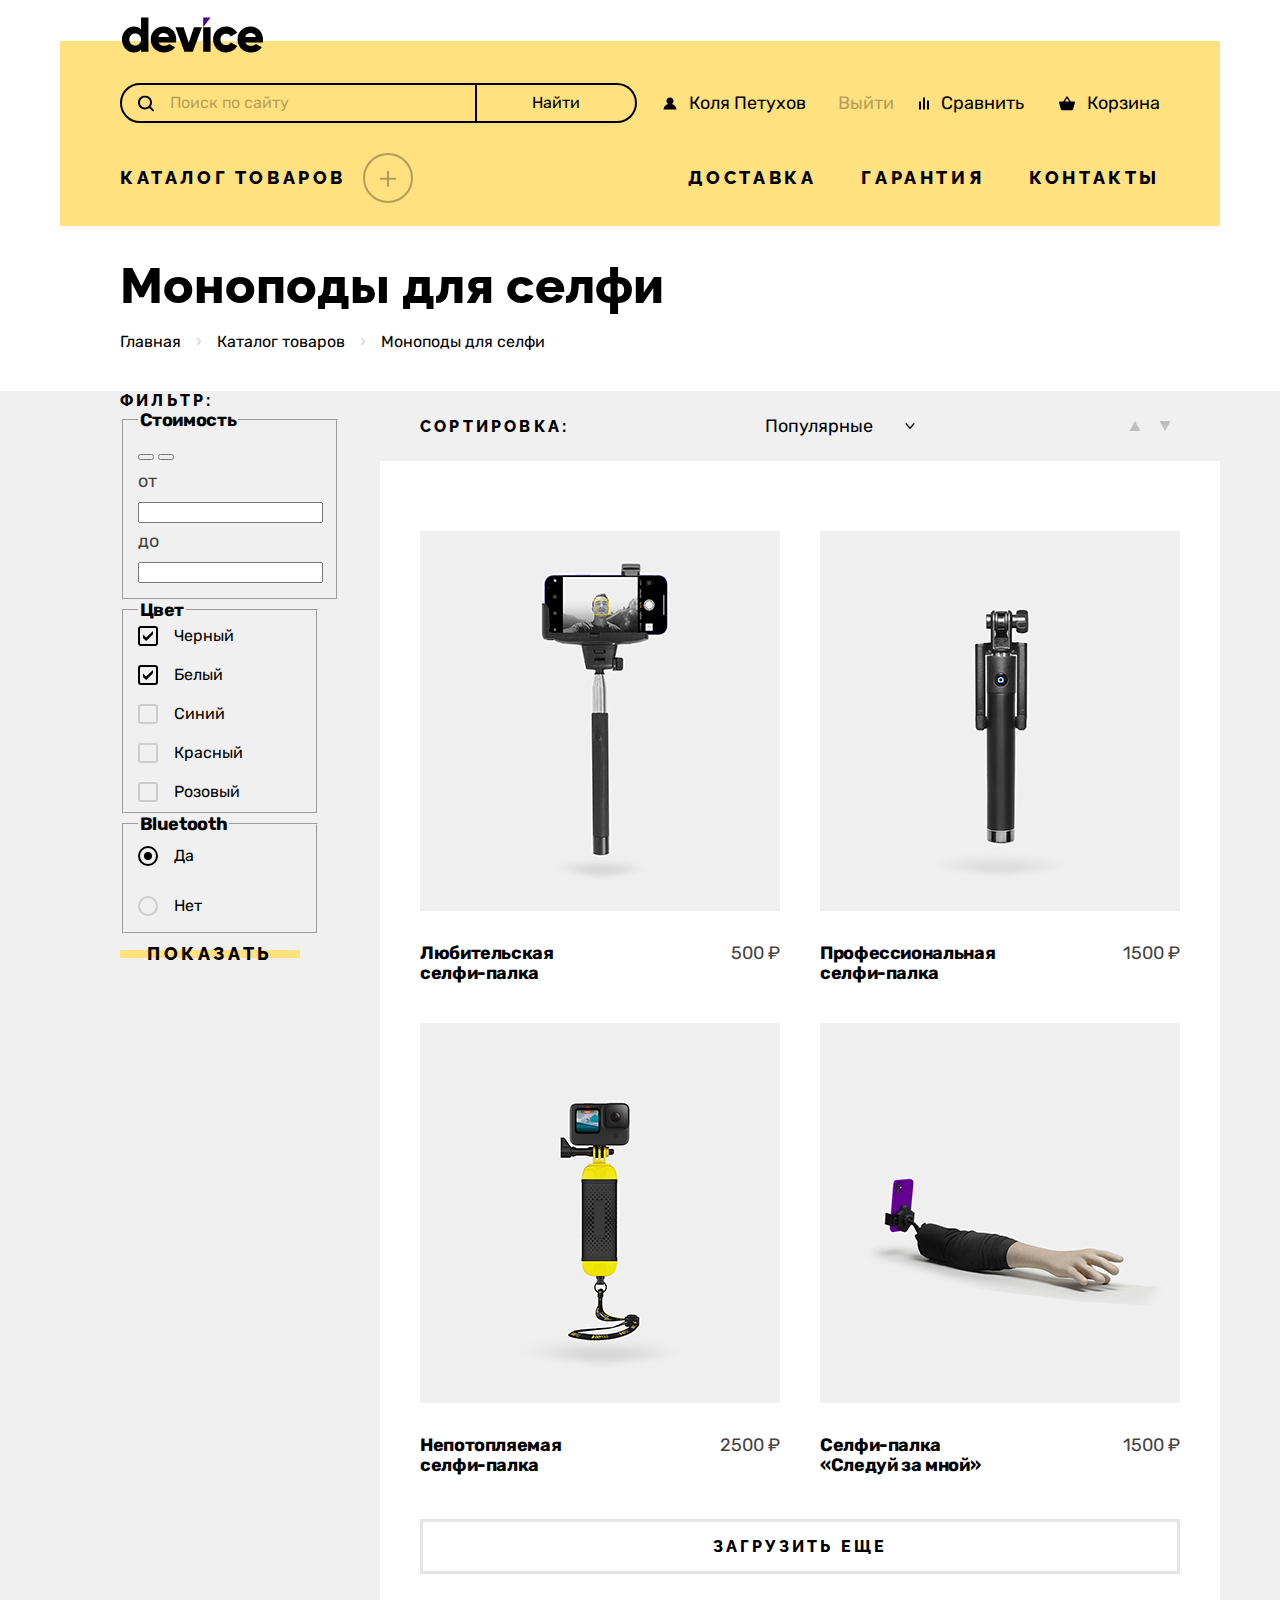
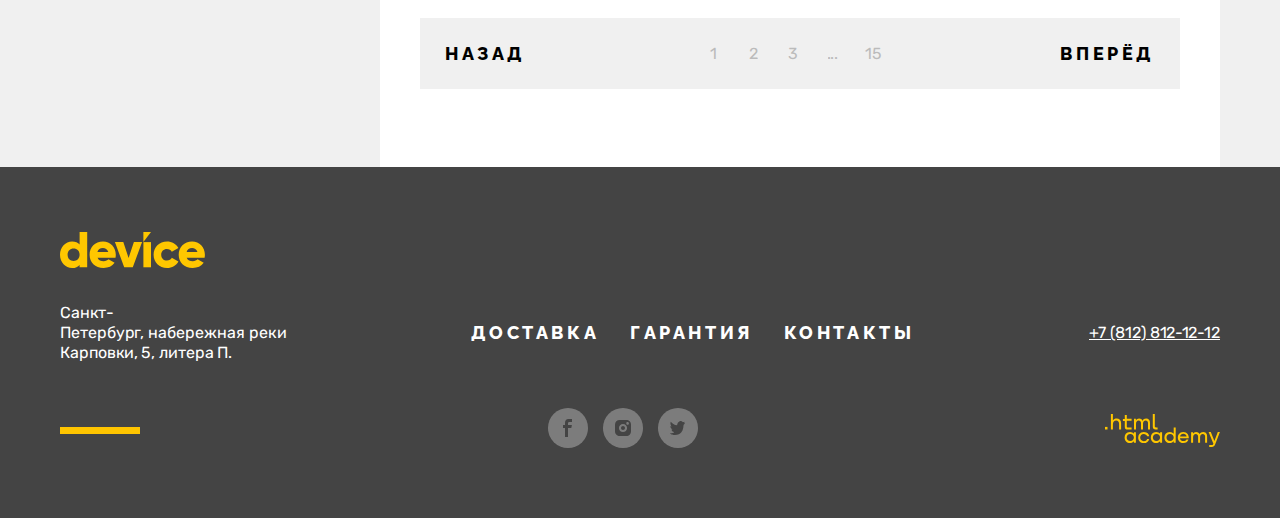
==== commit 5ed67e2b: "Стилизует сортировку" ====
--- a/catalog.html
+++ b/catalog.html
@@ -192,9 +192,11 @@
               <h2 class="filter-title">Сортировка:</h2>
 
               <form class="sorting-form" action="https://echo.htmlacademy.ru/" method="get">
-                <select class="select-control" name="sorting" id="sorting">
-                  <option value="popular">Популярные</option>
-                </select>
+                <div class="select-control-wrapper">
+                  <select class="select-control" name="sorting" id="sorting">
+                    <option value="popular">Популярные</option>
+                  </select>
+                </div>
               </form>
 
               <ul class="orders">
--- a/styles/styles.css
+++ b/styles/styles.css
@@ -1045,6 +1045,71 @@
   color: #000000;
 }
 
+.check {
+  position: relative;
+
+  display: block;
+  padding-left: 36px;
+}
+
+.check__input {
+  position: absolute;
+
+  appearance: none;
+}
+
+.check__box {
+  content: "";
+  position: absolute;
+  top: 0;
+  left: 0;
+
+  display: block;
+  width: 20px;
+  height: 20px;
+  margin-right: 16px;
+
+  background-image: url("../img/check_radio/check.svg");
+  background-repeat: no-repeat;
+  background-position: center;
+}
+
+.check__input:checked + .check__box {
+  background-image: url("../img/check_radio/check-checked.svg");
+}
+
+.radio {
+  position: relative;
+
+  padding-left: 36px;
+}
+
+.radio__input {
+  position: absolute;
+
+  appearance: none;
+}
+
+.radio__button {
+  content: "";
+  position: absolute;
+  top: 0;
+  left: 0;
+
+  display: block;
+  width: 20px;
+  height: 20px;
+  margin-right: 16px;
+
+  background-image: url("../img/check_radio/radio.svg");
+  background-repeat: no-repeat;
+  background-position: center;
+}
+
+.radio__input:checked + .radio__button {
+  background-image: url("../img/check_radio/radio-checked.svg");
+}
+
 /* ___sorting___ */
 
 .sorting {
@@ -1054,9 +1119,39 @@
   padding: 20px 40px;
 }
 
+.select-control-wrapper {
+  position: relative;
+}
+
 .select-control {
+  box-sizing: border-box;
+  width: 100%;
+  padding: 0;
+
   font: inherit;
   color: #000000;
+
+  background: none;
+  border: 0;
+
+  appearance: none;
+}
+
+.select-control-wrapper::after {
+  content: "";
+  position: absolute;
+  top: 0;
+  right: 0;
+
+  display: block;
+  width: 30px;
+  height: 30px;
+
+  background-image: url("../img/select-arrow.svg");
+  background-repeat: no-repeat;
+  background-position: center;
+
+  pointer-events: none;
 }
 
 .sorting-form {
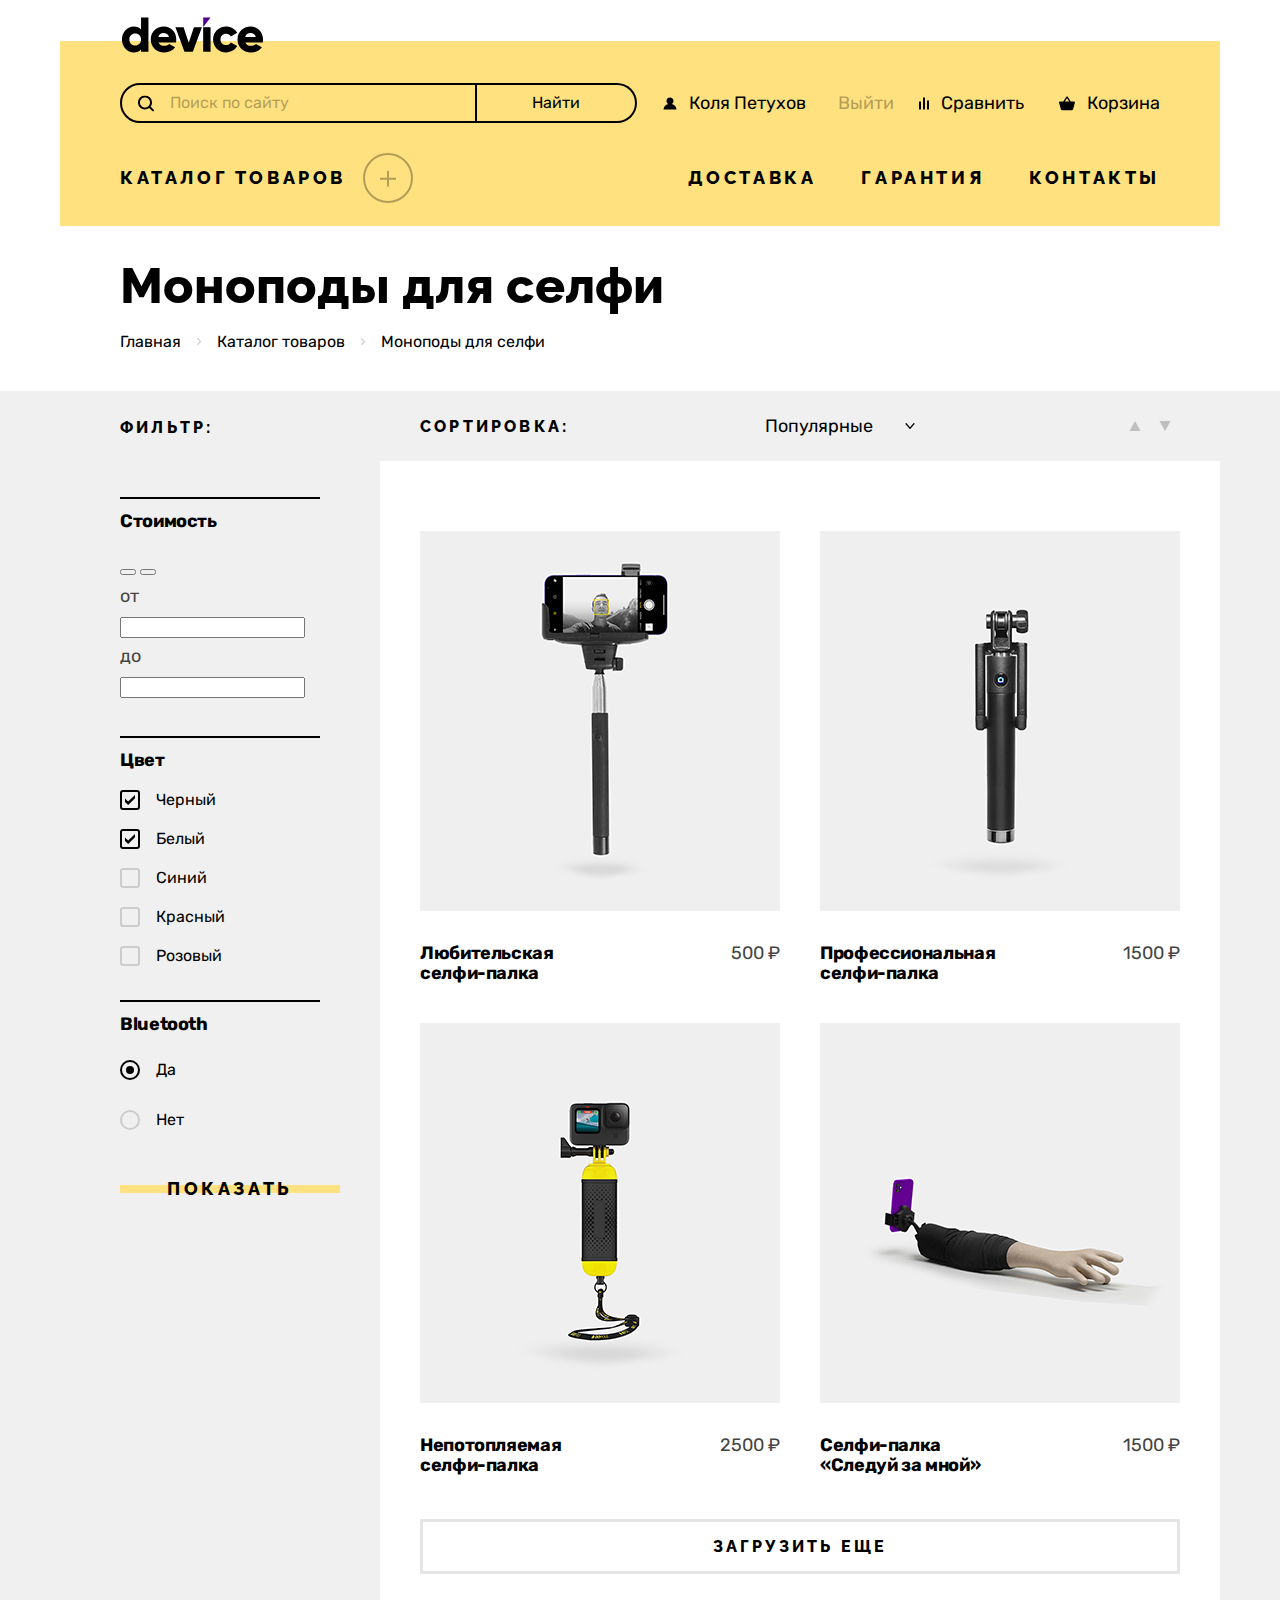
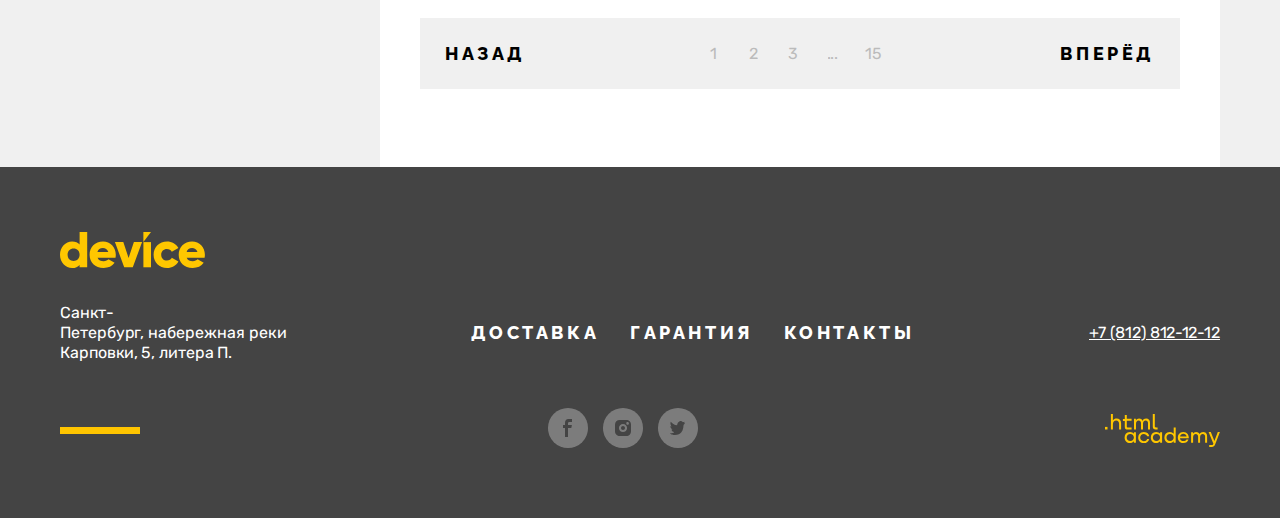
==== commit f0be6f47: "Редактирует сетку формы фильтра и добавляет декоративные элементы" ====
--- a/catalog.html
+++ b/catalog.html
@@ -99,11 +99,11 @@
       <div class="catalog-wrapper">
         <div class="catalog-layout page-container">
           <section class="filters">
-            <h2 class="filter-title">Фильтр:</h2>
+            <h2 class="filter-title filters__title">Фильтр:</h2>
 
             <form class="filter-form" action="https://echo.htmlacademy.ru/" method="get">
-              <fieldset class="filter-group">
-                <legend class="group-title">Стоимость</legend>
+              <fieldset class="filter-group filter-form__group">
+                <legend class="filter-group__title">Стоимость</legend>
 
                 <div class="range">
                   <div class="range-bar">
@@ -122,8 +122,8 @@
                   </label>
                 </div>
               </fieldset>
-              <fieldset class="filter-group">
-                <legend class="group-title">Цвет</legend>
+              <fieldset class="filter-group filter-form__group">
+                <legend class="filter-group__title">Цвет</legend>
 
                 <ul class="filter-list">
                   <li>
@@ -163,8 +163,8 @@
                   </li>
                 </ul>
               </fieldset>
-              <fieldset class="filter-group">
-                <legend class="group-title">Bluetooth</legend>
+              <fieldset class="filter-group filter-form__group">
+                <legend class="filter-group__title">Bluetooth</legend>
 
                 <ul class="filter-list">
                   <li>
@@ -184,7 +184,7 @@
                 </ul>
               </fieldset>
 
-              <button class="btn" type="submit">Показать</button>
+              <button class="btn btn_filter-submit" type="submit">Показать</button>
             </form>
           </section>
           <div class="catalog-right-column">
--- a/styles/styles.css
+++ b/styles/styles.css
@@ -125,6 +125,10 @@
 
 .btn_contacts {
   min-width: 220px;
+}
+
+.btn_filter-submit {
+  width: 100%;
 }
 
 /* ___page-nav___ */
@@ -993,8 +997,10 @@
 }
 
 .filters {
-  width: 200px;
+  width: 220px;
   padding: 0 60px;
+  padding-top: 27px;
+  padding-right: 40px;
 }
 
 .catalog-right-column {
@@ -1015,26 +1021,50 @@
   letter-spacing: 0.2em;
 }
 
-.filter-list {
-  display: flex;
-  flex-direction: column;
-  align-items: flex-start;
-  margin: 0;
-  padding: 0;
-
-  list-style: none;
-}
-
-.filter-list li:not(:last-child) {
+.filters__title {
+  margin-bottom: 60px;
+}
+
+.filter-group {
+  width: 200px;
+  margin: 0;
+  padding: 0;
+
+  border: 0;
+}
+
+.filter-form__group {
+  margin-bottom: 35px;
+}
+
+.filter-group__title {
+  width: 100%;
+  margin: 0;
   margin-bottom: 20px;
-}
-
-.group-title {
+  padding: 0;
+  padding-top: 12px;
+
   font-weight: 700;
   font-size: 18px;
   line-height: 20px;
   color: #000000;
   letter-spacing: -0.02em;
+
+  border-top: 2px solid #000000;
+}
+
+.filter-list {
+  display: flex;
+  flex-direction: column;
+  align-items: flex-start;
+  margin: 0;
+  padding: 0;
+
+  list-style: none;
+}
+
+.filter-list li:not(:last-child) {
+  margin-bottom: 20px;
 }
 
 .radio,
